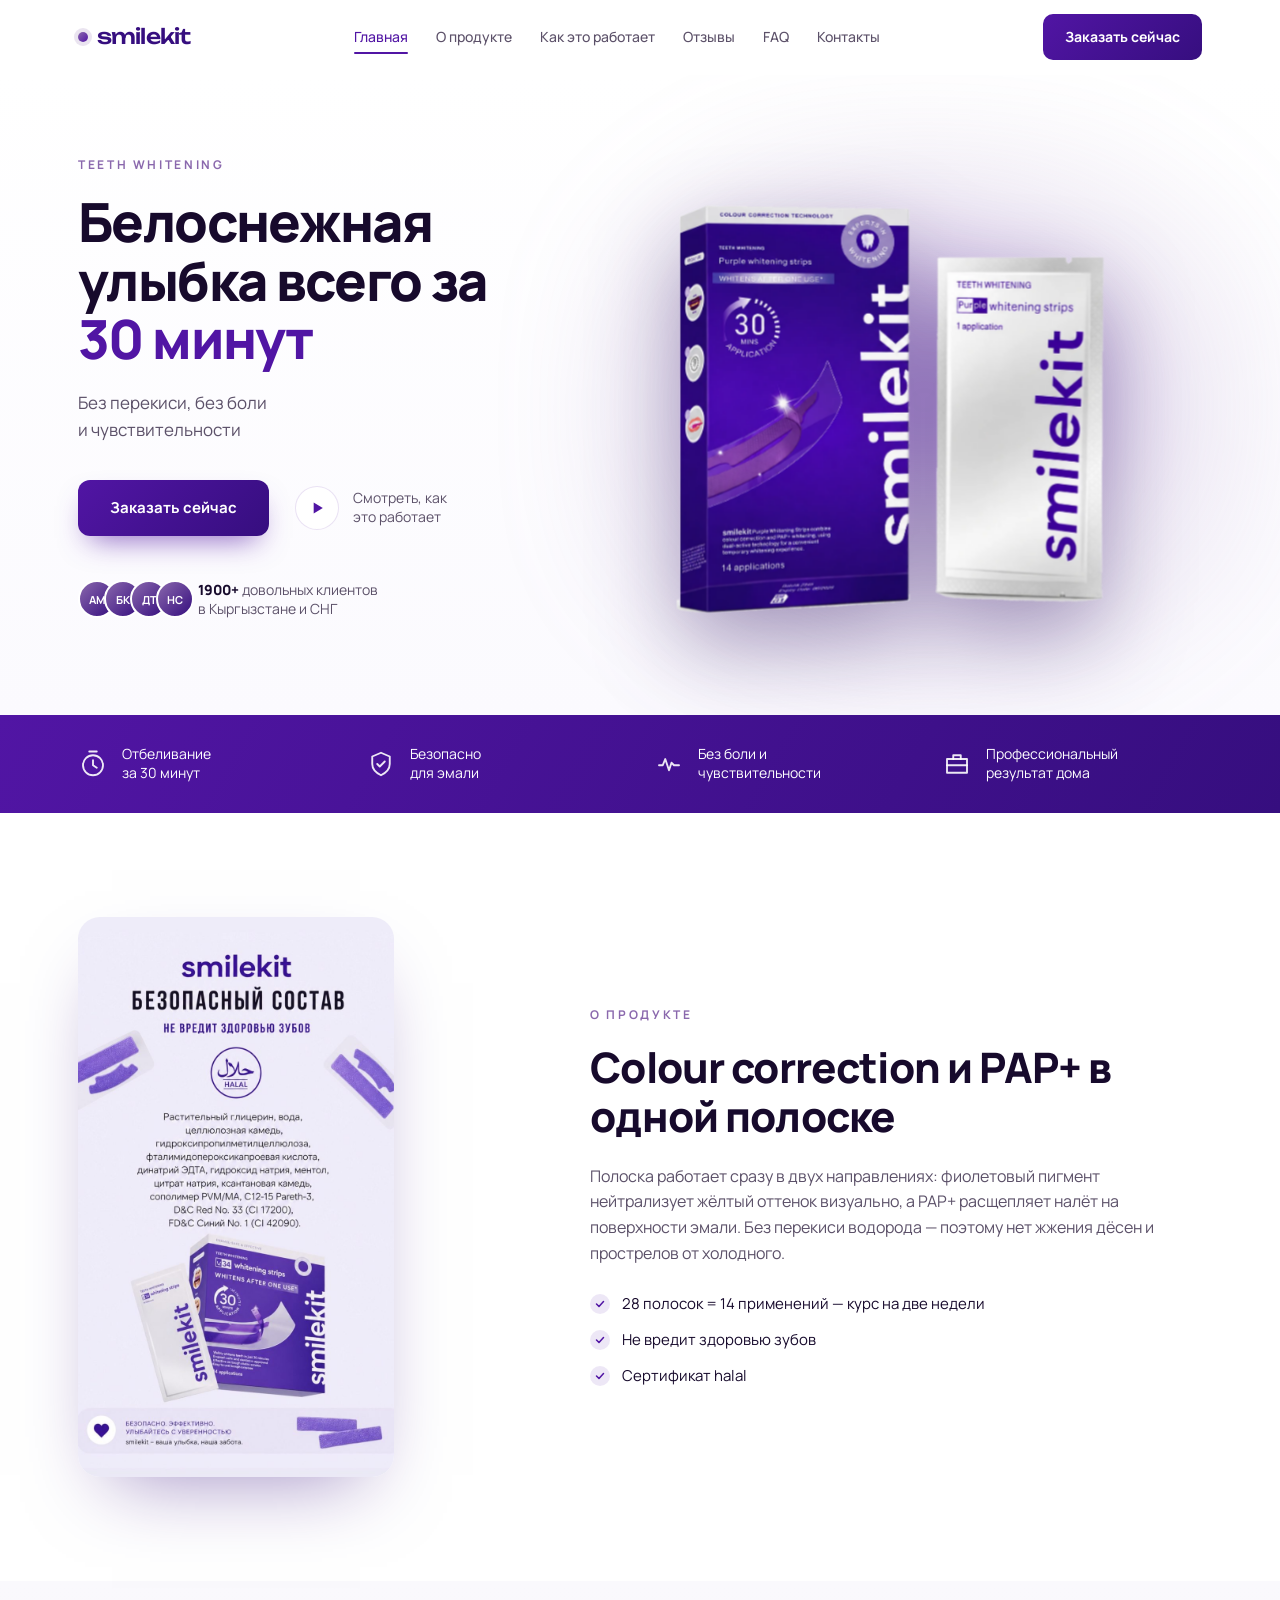
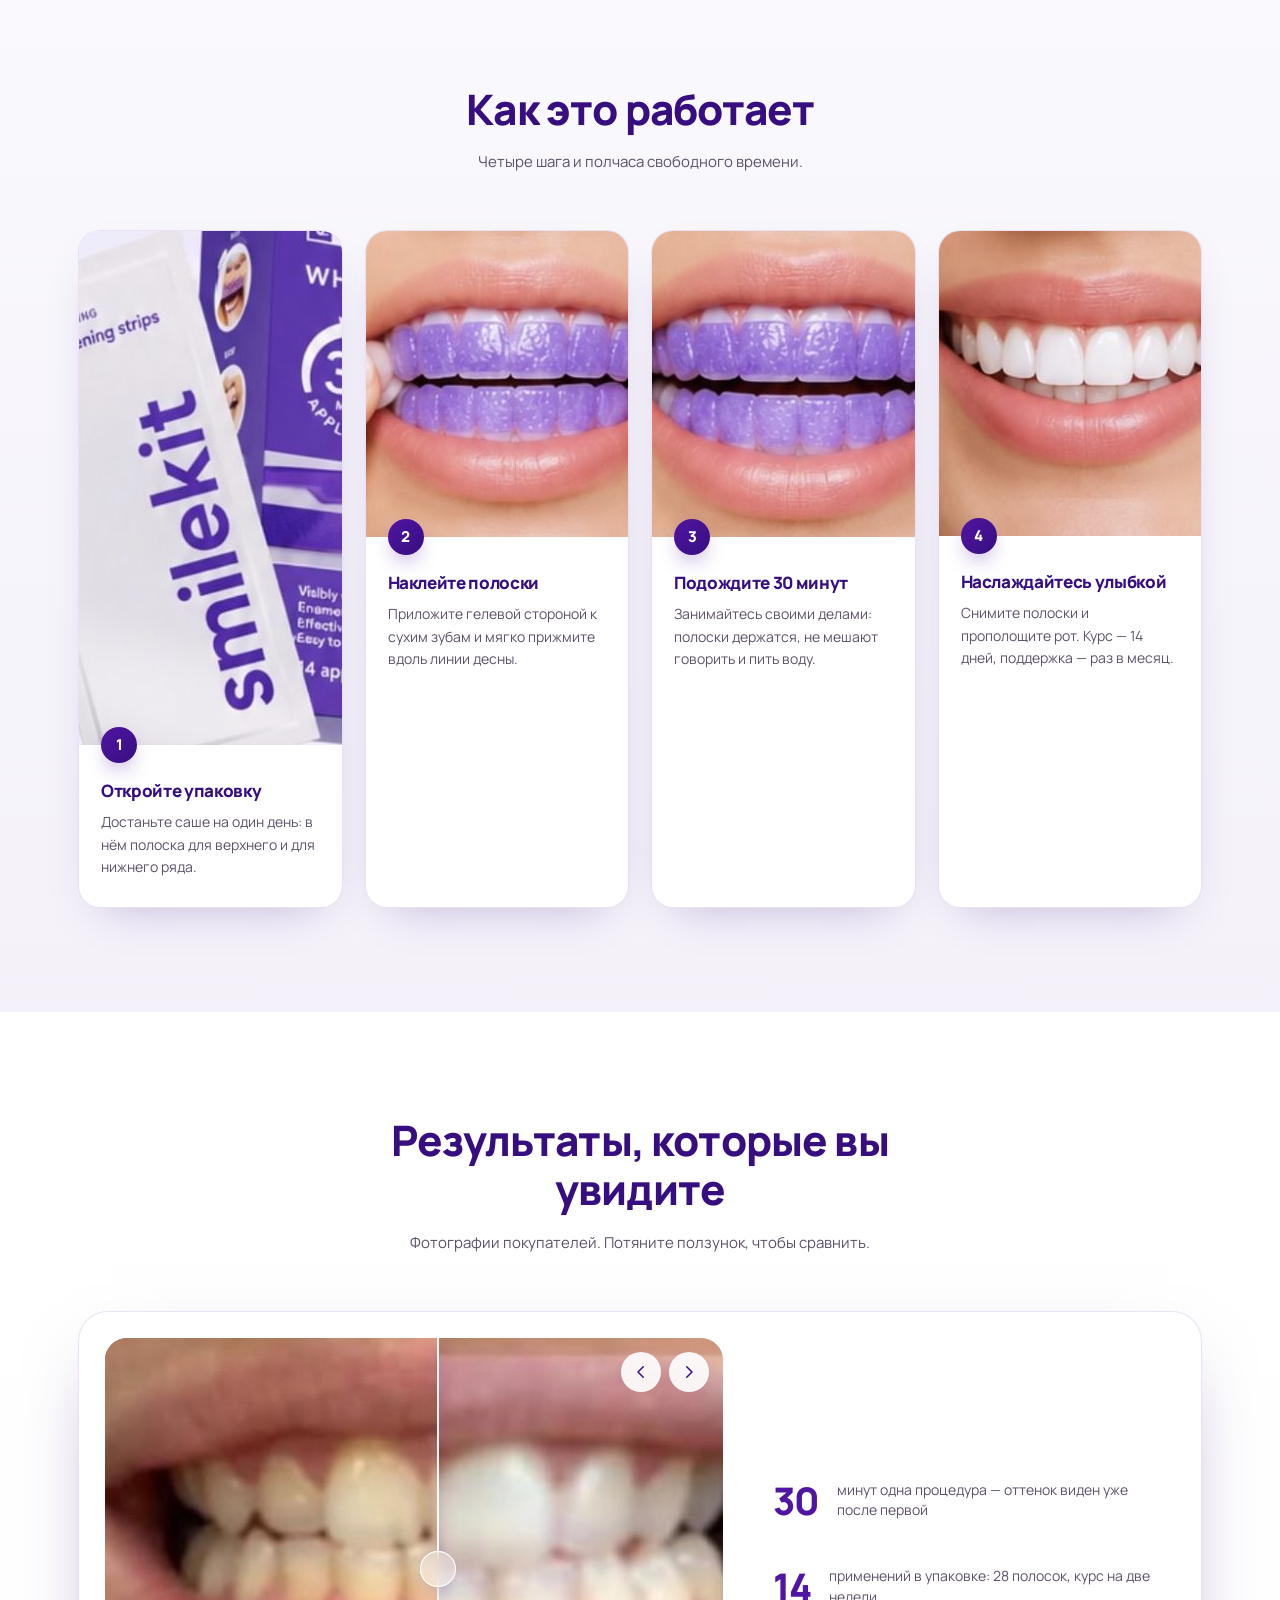
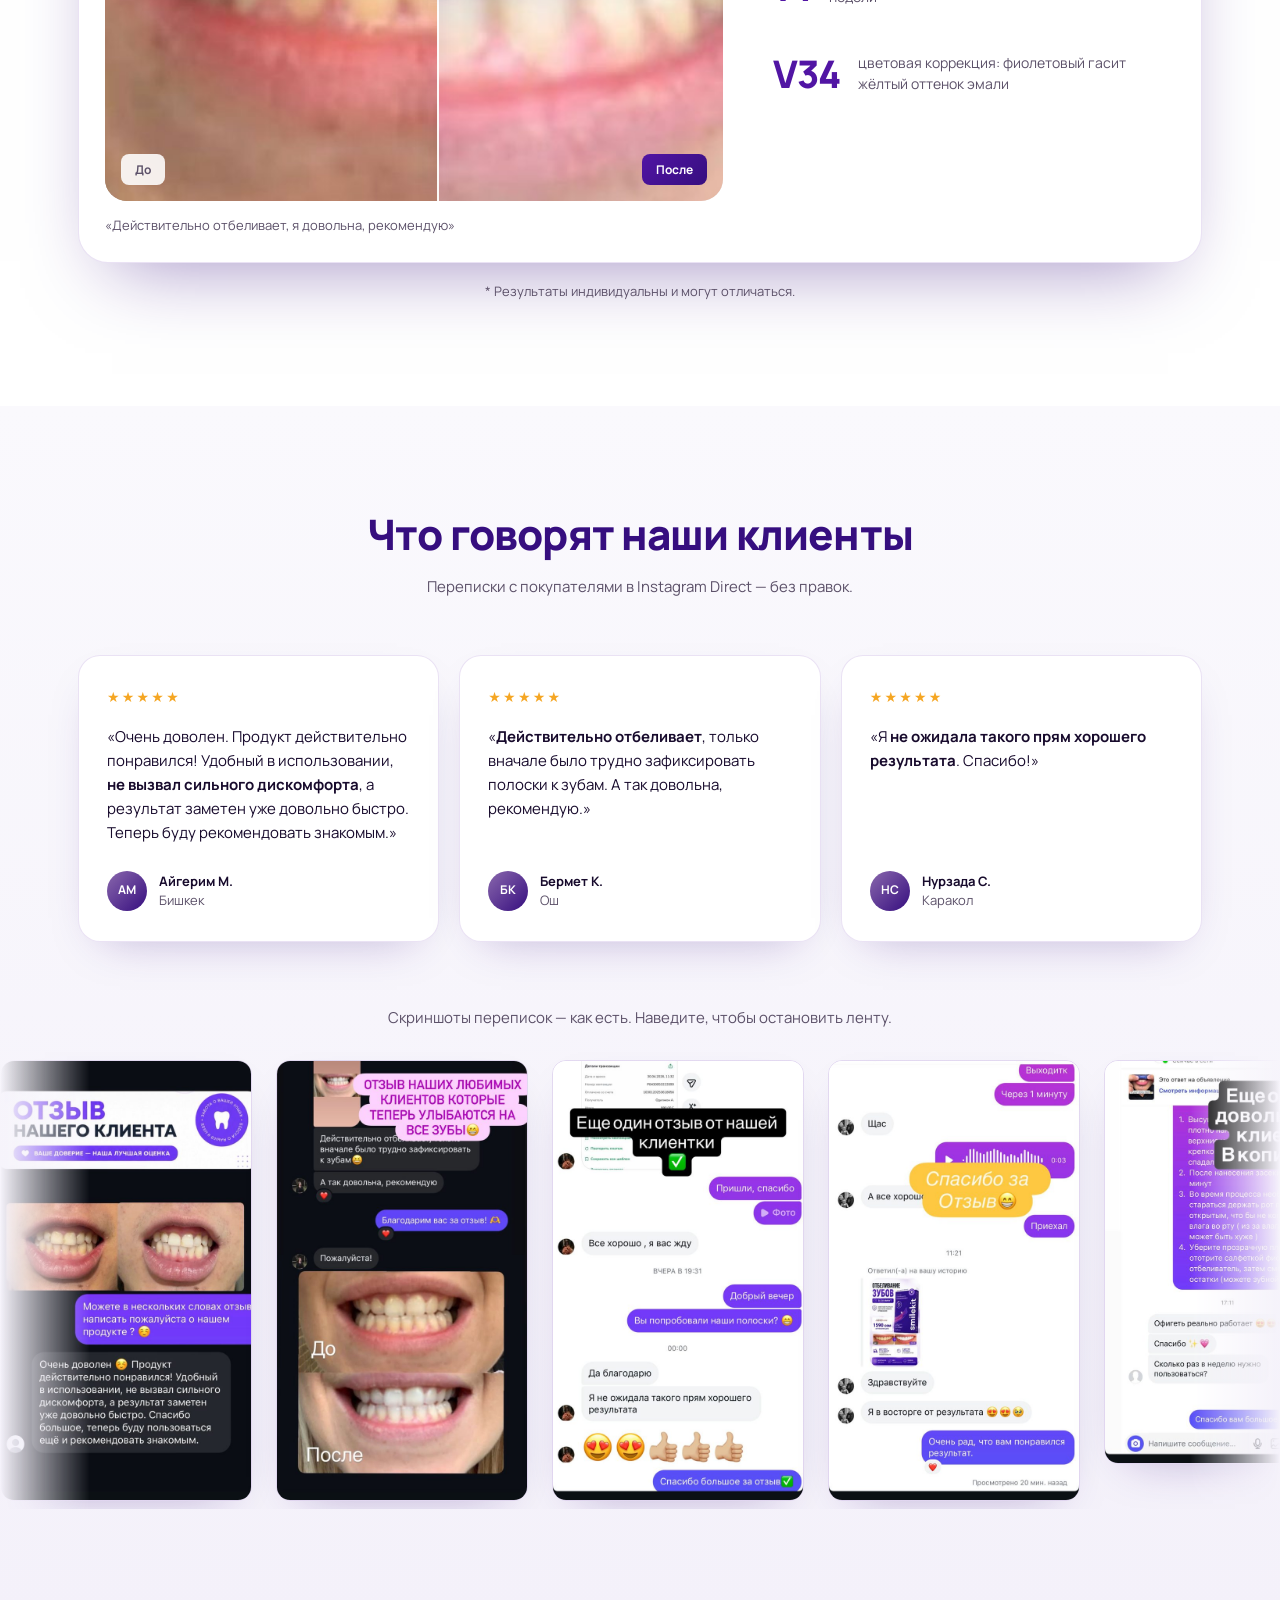
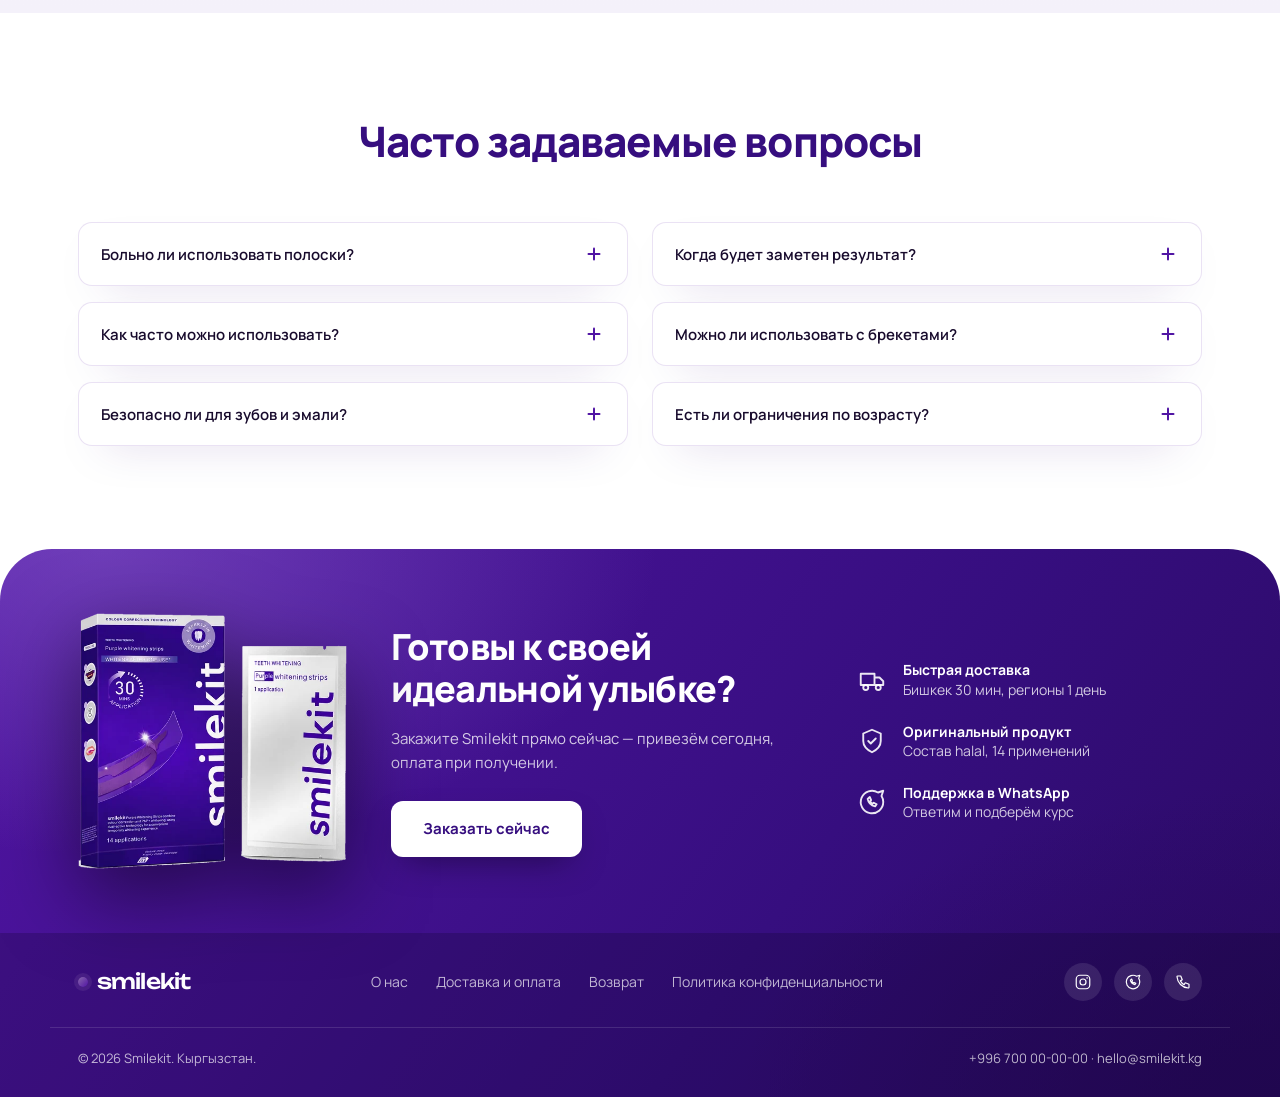
==== index.html @ 8112bbbd "chore: первый коммит — версионный контроль для лендинга и бота SmileKit Проект жил без git вообще (т" ====
<!DOCTYPE html>
<html lang="ru">
<head>
<meta charset="utf-8">
<meta name="viewport" content="width=device-width, initial-scale=1">
<title>Smilekit — отбеливающие полоски для зубов</title>
<meta name="description" content="Smilekit — фиолетовые полоски для отбеливания зубов. Белоснежная улыбка за 30 минут: без перекиси, без боли и чувствительности. Доставка по Кыргызстану и СНГ.">
<link rel="preconnect" href="https://fonts.googleapis.com">
<link rel="preconnect" href="https://fonts.gstatic.com" crossorigin>
<link href="https://fonts.googleapis.com/css2?family=Manrope:wght@400;500;600;700;800&family=Unbounded:wght@400;500&display=swap" rel="stylesheet">
<link rel="stylesheet" href="styles.css">
<script>document.documentElement.classList.add('js')</script>
</head>
<body>

<div class="progress" aria-hidden="true"></div>

<header class="header" id="top">
  <div class="shell header__inner">
    <a class="logo" href="#top">
      <span class="logo__mark" aria-hidden="true"></span>
      smilekit
    </a>
    <nav class="nav" aria-label="Основная навигация">
      <a href="#top" class="is-current">Главная</a>
      <a href="#about">О продукте</a>
      <a href="#how">Как это работает</a>
      <a href="#reviews">Отзывы</a>
      <a href="#faq">FAQ</a>
      <a href="#contacts">Контакты</a>
    </nav>
    <a class="btn btn--sm" href="#order">Заказать сейчас</a>
  </div>
</header>

<main>

  <!-- Hero -->
  <section class="hero">
    <div class="shell hero__inner">
      <div class="hero__copy">
        <p class="eyebrow reveal">Teeth whitening</p>
        <h1 class="hero__title reveal js-split">Белоснежная улыбка всего за <em>30&nbsp;минут</em></h1>
        <p class="hero__sub reveal">Без перекиси, без боли<br>и чувствительности</p>
        <div class="hero__actions reveal">
          <a class="btn btn--glow" href="#order">Заказать сейчас</a>
          <a class="play" href="#how">
            <span class="play__btn" aria-hidden="true">
              <svg viewBox="0 0 24 24"><path d="M8 5.5v13l11-6.5z"/></svg>
            </span>
            <span>Смотреть, как<br>это работает</span>
          </a>
        </div>
        <div class="trust reveal">
          <div class="trust__faces" aria-hidden="true">
            <span>АМ</span><span>БК</span><span>ДТ</span><span>НС</span>
          </div>
          <p><strong data-count>1900+</strong> довольных клиентов<br>в Кыргызстане и СНГ</p>
        </div>
      </div>

      <div class="hero__visual reveal" data-reveal="scale">
        <div class="hero__glow" aria-hidden="true"></div>
        <div class="pack__float">
          <img class="pack" src="assets/pack.webp"
               srcset="assets/pack-sm.webp 507w, assets/pack.webp 1015w"
               sizes="(max-width: 900px) 86vw, 520px"
               alt="Упаковка Smilekit Purple Whitening Strips и саше с полосками"
               width="1015" height="967" fetchpriority="high">
        </div>
      </div>
    </div>
  </section>

  <!-- Полоса преимуществ -->
  <section class="strip">
    <div class="shell strip__inner">
      <div class="strip__item reveal">
        <svg viewBox="0 0 24 24" aria-hidden="true"><circle cx="12" cy="13" r="8"/><path d="M12 9v4l3 2M9 2h6"/></svg>
        <p>Отбеливание<br>за 30 минут</p>
      </div>
      <div class="strip__item reveal">
        <svg viewBox="0 0 24 24" aria-hidden="true"><path d="M12 3l7 3v6c0 4-3 7-7 9-4-2-7-5-7-9V6z"/><path d="M9 12l2 2 4-4"/></svg>
        <p>Безопасно<br>для эмали</p>
      </div>
      <div class="strip__item reveal">
        <svg viewBox="0 0 24 24" aria-hidden="true"><path d="M4 13h3l2-5 3 9 2-6 2 2h4"/></svg>
        <p>Без боли и<br>чувствительности</p>
      </div>
      <div class="strip__item reveal">
        <svg viewBox="0 0 24 24" aria-hidden="true"><path d="M4 8h16v11H4z"/><path d="M9 8V5h6v3M4 13h16"/></svg>
        <p>Профессиональный<br>результат дома</p>
      </div>
    </div>
  </section>

  <!-- О продукте -->
  <section class="section" id="about">
    <div class="shell band reveal">
      <figure class="band__media">
        <img src="assets/product/safety.jpg" alt="Состав полосок Smilekit и отметка halal" width="800" height="1416" loading="lazy">
      </figure>
      <div class="band__copy">
        <p class="eyebrow">О продукте</p>
        <h2 class="section__title section__title--left js-split">Colour correction и PAP+ в одной полоске</h2>
        <p class="band__text">Полоска работает сразу в двух направлениях: фиолетовый пигмент нейтрализует жёлтый оттенок визуально, а PAP+ расщепляет налёт на поверхности эмали. Без перекиси водорода — поэтому нет жжения дёсен и прострелов от холодного.</p>
        <ul class="ticks">
          <li>28 полосок = 14 применений — курс на две недели</li>
          <li>Не вредит здоровью зубов</li>
          <li>Сертификат halal</li>
        </ul>
      </div>
    </div>
  </section>

  <!-- Как это работает -->
  <section class="section section--tint" id="how">
    <div class="shell">
      <header class="section__head reveal">
        <h2 class="section__title js-split">Как это работает</h2>
        <p class="section__note">Четыре шага и полчаса свободного времени.</p>
      </header>

      <ol class="steps">
        <li class="step reveal">
          <div class="step__media">
            <img src="assets/steps/step1.jpg" alt="Саше Smilekit на одно применение" width="670" height="514" loading="lazy">
            <span class="step__num">1</span>
          </div>
          <h3>Откройте упаковку</h3>
          <p>Достаньте саше на один день: в нём полоска для верхнего и для нижнего ряда.</p>
        </li>
        <li class="step reveal">
          <div class="step__media">
            <img src="assets/steps/step2.jpg" alt="Полоски приклеены к верхним зубам" width="355" height="306" loading="lazy">
            <span class="step__num">2</span>
          </div>
          <h3>Наклейте полоски</h3>
          <p>Приложите гелевой стороной к сухим зубам и мягко прижмите вдоль линии десны.</p>
        </li>
        <li class="step reveal">
          <div class="step__media">
            <img src="assets/steps/step3.jpg" alt="Полоски на зубах во время процедуры" width="355" height="306" loading="lazy">
            <span class="step__num">3</span>
          </div>
          <h3>Подождите 30 минут</h3>
          <p>Занимайтесь своими делами: полоски держатся, не мешают говорить и пить воду.</p>
        </li>
        <li class="step reveal">
          <div class="step__media">
            <img src="assets/steps/step4.jpg" alt="Улыбка после процедуры отбеливания" width="355" height="305" loading="lazy">
            <span class="step__num">4</span>
          </div>
          <h3>Наслаждайтесь улыбкой</h3>
          <p>Снимите полоски и прополощите рот. Курс — 14 дней, поддержка — раз в месяц.</p>
        </li>
      </ol>
    </div>
  </section>

  <!-- Результаты -->
  <section class="section" id="results">
    <div class="shell">
      <header class="section__head reveal">
        <h2 class="section__title js-split">Результаты, которые вы увидите</h2>
        <p class="section__note">Фотографии покупателей. Потяните ползунок, чтобы сравнить.</p>
      </header>

      <div class="results reveal">
        <div class="results__slider">
          <div class="gallery__track" id="gallery">

            <figure class="case">
              <div class="compare" style="--pos:50%">
                <div class="compare__pane">
                  <img src="assets/results/case2-after.jpg" alt="Зубы после курса Smilekit" loading="lazy">
                  <span class="compare__tag compare__tag--after">После</span>
                </div>
                <div class="compare__pane compare__pane--before">
                  <img src="assets/results/case2-before.jpg" alt="Зубы до курса Smilekit" loading="lazy">
                  <span class="compare__tag">До</span>
                </div>
                <span class="compare__handle" aria-hidden="true"></span>
                <input class="compare__range" type="range" min="0" max="100" value="50" aria-label="Сравнить до и после, результат 1">
              </div>
              <figcaption>«Действительно отбеливает, я довольна, рекомендую»</figcaption>
            </figure>

            <figure class="case">
              <div class="compare" style="--pos:50%">
                <div class="compare__pane">
                  <img src="assets/results/case3-after.jpg" alt="Зубы после курса Smilekit" loading="lazy">
                  <span class="compare__tag compare__tag--after">После</span>
                </div>
                <div class="compare__pane compare__pane--before">
                  <img src="assets/results/case3-before.jpg" alt="Зубы до курса Smilekit" loading="lazy">
                  <span class="compare__tag">До</span>
                </div>
                <span class="compare__handle" aria-hidden="true"></span>
                <input class="compare__range" type="range" min="0" max="100" value="50" aria-label="Сравнить до и после, результат 2">
              </div>
              <figcaption>«Только что попробовала — даа, реально отбеливает»</figcaption>
            </figure>

            <figure class="case">
              <div class="compare" style="--pos:50%">
                <div class="compare__pane">
                  <img src="assets/results/case4-after.jpg" alt="Зубы после курса Smilekit" loading="lazy">
                  <span class="compare__tag compare__tag--after">После</span>
                </div>
                <div class="compare__pane compare__pane--before">
                  <img src="assets/results/case4-before.jpg" alt="Зубы до курса Smilekit" loading="lazy">
                  <span class="compare__tag">До</span>
                </div>
                <span class="compare__handle" aria-hidden="true"></span>
                <input class="compare__range" type="range" min="0" max="100" value="50" aria-label="Сравнить до и после, результат 3">
              </div>
              <figcaption>Результат клиентки из сторис Instagram</figcaption>
            </figure>

            <figure class="case">
              <div class="compare" style="--pos:50%">
                <div class="compare__pane">
                  <img src="assets/results/case5-after.jpg" alt="Зубы после курса Smilekit" loading="lazy">
                  <span class="compare__tag compare__tag--after">После</span>
                </div>
                <div class="compare__pane compare__pane--before">
                  <img src="assets/results/case5-before.jpg" alt="Зубы до курса Smilekit" loading="lazy">
                  <span class="compare__tag">До</span>
                </div>
                <span class="compare__handle" aria-hidden="true"></span>
                <input class="compare__range" type="range" min="0" max="100" value="50" aria-label="Сравнить до и после, результат 4">
              </div>
              <figcaption>«Результат заметен уже довольно быстро»</figcaption>
            </figure>

            <figure class="case">
              <div class="compare" style="--pos:50%">
                <div class="compare__pane">
                  <img src="assets/results/case1-after.jpg" alt="Зубы после курса Smilekit" loading="lazy">
                  <span class="compare__tag compare__tag--after">После</span>
                </div>
                <div class="compare__pane compare__pane--before">
                  <img src="assets/results/case1-before.jpg" alt="Зубы до курса Smilekit" loading="lazy">
                  <span class="compare__tag">До</span>
                </div>
                <span class="compare__handle" aria-hidden="true"></span>
                <input class="compare__range" type="range" min="0" max="100" value="50" aria-label="Сравнить до и после, результат 5">
              </div>
              <figcaption>«В целом неплохо отбеливает» — отзыв из Instagram</figcaption>
            </figure>

          </div>

          <div class="slider__nav">
            <button class="slider__btn" type="button" data-slide="prev" data-target="gallery" aria-label="Предыдущий результат">
              <svg viewBox="0 0 24 24" aria-hidden="true"><path d="M15 5l-7 7 7 7"/></svg>
            </button>
            <button class="slider__btn" type="button" data-slide="next" data-target="gallery" aria-label="Следующий результат">
              <svg viewBox="0 0 24 24" aria-hidden="true"><path d="M9 5l7 7-7 7"/></svg>
            </button>
          </div>
        </div>

        <ul class="stats">
          <li>
            <strong data-count>30</strong>
            <span>минут одна процедура — оттенок виден уже после первой</span>
          </li>
          <li>
            <strong data-count>14</strong>
            <span>применений в упаковке: 28 полосок, курс на две недели</span>
          </li>
          <li>
            <strong>V34</strong>
            <span>цветовая коррекция: фиолетовый гасит жёлтый оттенок эмали</span>
          </li>
        </ul>
      </div>

      <p class="results__note">* Результаты индивидуальны и могут отличаться.</p>
    </div>
  </section>

  <!-- Отзывы -->
  <section class="section section--tint" id="reviews">
    <div class="shell">
      <header class="section__head reveal">
        <h2 class="section__title js-split">Что говорят наши клиенты</h2>
        <p class="section__note">Переписки с покупателями в Instagram Direct — без правок.</p>
      </header>

      <div class="cards cards--3">
        <article class="review reveal">
          <p class="review__stars" aria-label="Оценка 5 из 5">★★★★★</p>
          <blockquote>«Очень доволен. Продукт действительно понравился! Удобный в использовании, <b>не вызвал сильного дискомфорта</b>, а результат заметен уже довольно быстро. Теперь буду рекомендовать знакомым.»</blockquote>
          <div class="review__author">
            <span class="avatar" data-initials="АМ" aria-hidden="true"></span>
            <span><strong>Айгерим М.</strong><br>Бишкек</span>
          </div>
        </article>

        <article class="review reveal">
          <p class="review__stars" aria-label="Оценка 5 из 5">★★★★★</p>
          <blockquote>«<b>Действительно отбеливает</b>, только вначале было трудно зафиксировать полоски к зубам. А так довольна, рекомендую.»</blockquote>
          <div class="review__author">
            <span class="avatar" data-initials="БК" aria-hidden="true"></span>
            <span><strong>Бермет К.</strong><br>Ош</span>
          </div>
        </article>

        <article class="review reveal">
          <p class="review__stars" aria-label="Оценка 5 из 5">★★★★★</p>
          <blockquote>«Я <b>не ожидала такого прям хорошего результата</b>. Спасибо!»</blockquote>
          <div class="review__author">
            <span class="avatar" data-initials="НС" aria-hidden="true"></span>
            <span><strong>Нурзада С.</strong><br>Каракол</span>
          </div>
        </article>
      </div>
    </div>

    <div class="shell shots__head reveal">
      <p class="section__note">Скриншоты переписок — как есть. Наведите, чтобы остановить ленту.</p>
    </div>

    <div class="marquee reveal">
      <div class="marquee__row" id="shots">
        <img class="shot" src="assets/reviews/r1.jpg" alt="Скриншот отзыва покупателя" loading="lazy">
        <img class="shot" src="assets/reviews/r2.jpg" alt="Скриншот отзыва покупателя" loading="lazy">
        <img class="shot" src="assets/reviews/r3.jpg" alt="Скриншот отзыва покупателя" loading="lazy">
        <img class="shot" src="assets/reviews/r4.jpg" alt="Скриншот отзыва покупателя" loading="lazy">
        <img class="shot" src="assets/reviews/r5.jpg" alt="Скриншот отзыва покупателя" loading="lazy">
        <img class="shot" src="assets/reviews/r6.jpg" alt="Скриншот отзыва покупателя" loading="lazy">
        <img class="shot" src="assets/reviews/r7.jpg" alt="Скриншот отзыва покупателя" loading="lazy">
        <img class="shot" src="assets/reviews/r8.jpg" alt="Скриншот отзыва покупателя" loading="lazy">
        <img class="shot" src="assets/reviews/r9.jpg" alt="Скриншот отзыва покупателя" loading="lazy">
        <img class="shot" src="assets/product/promo.jpg" alt="Скриншот заказа из переписки" loading="lazy">
      </div>
    </div>
  </section>

  <!-- FAQ -->
  <section class="section" id="faq">
    <div class="shell">
      <header class="section__head reveal">
        <h2 class="section__title js-split">Часто задаваемые вопросы</h2>
      </header>

      <div class="faq reveal">
        <div class="faq__item">
          <button class="faq__q" type="button" aria-expanded="false">
            <span>Больно ли использовать полоски?</span>
            <span class="faq__sign" aria-hidden="true"></span>
          </button>
          <div class="faq__a"><p>Нет. В составе нет перекиси водорода, поэтому полоски не раздражают десну и не вызывают прострелов от холодного. Если чувствительность повышенная, начните с 15 минут и увеличивайте время в течение недели.</p></div>
        </div>

        <div class="faq__item">
          <button class="faq__q" type="button" aria-expanded="false">
            <span>Когда будет заметен результат?</span>
            <span class="faq__sign" aria-hidden="true"></span>
          </button>
          <div class="faq__a"><p>Colour correction даёт видимый эффект сразу после первой процедуры, но держится он недолго. Устойчивый результат накапливается за курс из 14 применений.</p></div>
        </div>

        <div class="faq__item">
          <button class="faq__q" type="button" aria-expanded="false">
            <span>Как часто можно использовать?</span>
            <span class="faq__sign" aria-hidden="true"></span>
          </button>
          <div class="faq__a"><p>Курс — одна процедура в день по 30 минут на протяжении 14 дней. Дальше достаточно одной поддерживающей процедуры в 3–4 недели или трёх дней подряд перед событием.</p></div>
        </div>

        <div class="faq__item">
          <button class="faq__q" type="button" aria-expanded="false">
            <span>Можно ли использовать с брекетами?</span>
            <span class="faq__sign" aria-hidden="true"></span>
          </button>
          <div class="faq__a"><p>Да. Формула без перекиси рассчитана в том числе на чувствительные зубы, брекеты и виниры — она не повреждает конструкции. Учтите физику: сами виниры, коронки и пломбы не осветляются и сохраняют исходный оттенок, а под брекет-замками эмаль останется прежней, пока конструкцию не снимут.</p></div>
        </div>

        <div class="faq__item">
          <button class="faq__q" type="button" aria-expanded="false">
            <span>Безопасно ли для зубов и эмали?</span>
            <span class="faq__sign" aria-hidden="true"></span>
          </button>
          <div class="faq__a"><p>Да, при соблюдении инструкции. Гель работает с пигментом на поверхности эмали и не затрагивает минеральный слой. При кариесе и воспалении дёсен сначала посетите стоматолога.</p></div>
        </div>

        <div class="faq__item">
          <button class="faq__q" type="button" aria-expanded="false">
            <span>Есть ли ограничения по возрасту?</span>
            <span class="faq__sign" aria-hidden="true"></span>
          </button>
          <div class="faq__a"><p>Полоски не подходят детям и подросткам до 16 лет, а также беременным и кормящим. В остальных случаях ограничений нет.</p></div>
        </div>
      </div>
    </div>
  </section>

</main>

<!-- Заказ и подвал — один фиолетовый блок со скруглённым верхом -->
<div class="closing">
  <section class="order" id="order">
    <div class="shell order__inner">
      <figure class="order__media reveal">
        <img src="assets/pack-sm.webp" alt="Упаковка Smilekit" width="507" height="483" loading="lazy">
      </figure>

      <div class="order__copy reveal">
        <h2 class="order__title js-split">Готовы к своей идеальной улыбке?</h2>
        <p>Закажите Smilekit прямо сейчас — привезём сегодня, оплата при получении.</p>
        <a class="btn btn--light" href="https://instagram.com/smilekit_whitening" target="_blank" rel="noopener">Заказать сейчас</a>
      </div>

      <ul class="order__perks reveal">
        <li>
          <svg viewBox="0 0 24 24" aria-hidden="true"><path d="M3 7h11v9H3zM14 10h4l3 3v3h-7z"/><circle cx="7" cy="18" r="2"/><circle cx="17" cy="18" r="2"/></svg>
          <span><strong>Быстрая доставка</strong><br>Бишкек 30 мин, регионы 1 день</span>
        </li>
        <li>
          <svg viewBox="0 0 24 24" aria-hidden="true"><path d="M12 3l7 3v6c0 4-3 7-7 9-4-2-7-5-7-9V6z"/><path d="M9 12l2 2 4-4"/></svg>
          <span><strong>Оригинальный продукт</strong><br>Состав halal, 14 применений</span>
        </li>
        <li>
          <svg viewBox="0 0 24 24" aria-hidden="true"><path d="M21 12a9 9 0 1 1-4.2-7.6L21 3l-1.4 4.2A8.9 8.9 0 0 1 21 12z"/><path d="M8.5 9.5c.6 3 3 5.4 6 6l1.2-1.7-2.3-1.2-1 .9a7 7 0 0 1-2-2l.9-1L10.2 8z"/></svg>
          <span><strong>Поддержка в WhatsApp</strong><br>Ответим и подберём курс</span>
        </li>
      </ul>
    </div>
  </section>

  <footer class="footer" id="contacts">
  <div class="shell footer__inner">
    <a class="logo logo--light" href="#top">
      <span class="logo__mark" aria-hidden="true"></span>
      smilekit
    </a>

    <nav class="footer__nav" aria-label="Дополнительные ссылки">
      <a href="#about">О нас</a>
      <a href="#order">Доставка и оплата</a>
      <a href="#faq">Возврат</a>
      <a href="#">Политика конфиденциальности</a>
    </nav>

    <div class="footer__social">
      <a href="https://instagram.com/smilekit_whitening" target="_blank" rel="noopener" aria-label="Instagram">
        <svg viewBox="0 0 24 24" aria-hidden="true"><rect x="3" y="3" width="18" height="18" rx="5"/><circle cx="12" cy="12" r="4"/><circle cx="17.5" cy="6.5" r="1.2" fill="currentColor" stroke="none"/></svg>
      </a>
      <a href="https://wa.me/996700000000" target="_blank" rel="noopener" aria-label="WhatsApp">
        <svg viewBox="0 0 24 24" aria-hidden="true"><path d="M21 12a9 9 0 1 1-4.2-7.6L21 3l-1.4 4.2A8.9 8.9 0 0 1 21 12z"/><path d="M8.5 9.5c.6 3 3 5.4 6 6l1.2-1.7-2.3-1.2-1 .9a7 7 0 0 1-2-2l.9-1L10.2 8z"/></svg>
      </a>
      <a href="tel:+996700000000" aria-label="Позвонить">
        <svg viewBox="0 0 24 24" aria-hidden="true"><path d="M5 4h4l2 5-2.5 1.5a12 12 0 0 0 5 5L15 13l5 2v4a1 1 0 0 1-1.1 1A16 16 0 0 1 4 5.1 1 1 0 0 1 5 4z"/></svg>
      </a>
    </div>
  </div>

  <div class="shell footer__bottom">
    <p>© 2026 Smilekit. Кыргызстан.</p>
    <p>+996 700 00-00-00 · hello@smilekit.kg</p>
  </div>
  </footer>
</div>

<script src="script.js"></script>
</body>
</html>
---- styles.css ----
/* ============================================
   Smilekit — лендинг отбеливающих полосок
   ============================================ */

:root {
  --purple: #5115A4;
  --purple-deep: #360E7F;
  --purple-soft: #8A68AD;
  --white: #FFFFFF;
  --grey: #E9E9EA;

  --ink: #170A2C;
  --ink-mid: #5C5169;
  --line: rgba(81, 21, 164, .12);

  --shell: 1180px;
  --radius: 22px;
  --radius-sm: 14px;

  --shadow-soft: 0 18px 46px -26px rgba(54, 14, 127, .35);
  --shadow-lift: 0 32px 76px -34px rgba(54, 14, 127, .5);
  --ease: cubic-bezier(.22, .68, .3, 1);

  --font-body: "Manrope", system-ui, -apple-system, sans-serif;
  --font-logo: "Unbounded", "Manrope", sans-serif;
}

* { box-sizing: border-box; }

html { scroll-behavior: smooth; }

body {
  margin: 0;
  font-family: var(--font-body);
  font-size: 16px;
  line-height: 1.6;
  color: var(--ink);
  background: var(--white);
  -webkit-font-smoothing: antialiased;
  overflow-x: hidden;
}

h1, h2, h3, h4 { margin: 0; font-weight: 800; line-height: 1.18; letter-spacing: -.02em; }
p { margin: 0; }
a { color: inherit; text-decoration: none; }
img, svg { display: block; max-width: 100%; }

:focus-visible {
  outline: 2px solid var(--purple);
  outline-offset: 3px;
  border-radius: 6px;
}

.shell {
  width: 100%;
  max-width: var(--shell);
  margin: 0 auto;
  padding: 0 28px;
}

/* ---------- Секции и заголовки ---------- */

.section { padding: 104px 0; }

.section--tint {
  background: linear-gradient(180deg, #FAF9FD 0%, #F4F1FA 100%);
}

.section__head {
  max-width: 660px;
  margin: 0 auto 56px;
  text-align: center;
}

.section__title {
  font-size: clamp(28px, 3.4vw, 42px);
  color: var(--purple-deep);
}
.section__title--left { text-align: left; color: var(--ink); }

.section__note {
  margin-top: 16px;
  color: var(--ink-mid);
  font-size: 15px;
}

.eyebrow {
  font-size: 12px;
  font-weight: 700;
  letter-spacing: .22em;
  text-transform: uppercase;
  color: var(--purple-soft);
  margin-bottom: 18px;
}

/* ---------- Кнопки ---------- */

.btn {
  display: inline-flex;
  align-items: center;
  justify-content: center;
  padding: 16px 32px;
  border: 0;
  border-radius: 12px;
  font-family: var(--font-body);
  font-size: 15px;
  font-weight: 700;
  color: var(--white);
  background: linear-gradient(135deg, var(--purple) 0%, var(--purple-deep) 100%);
  cursor: pointer;
  position: relative;
  isolation: isolate;
  overflow: hidden;
  transition: transform .4s var(--ease), box-shadow .4s var(--ease);
}

.btn::after {
  content: "";
  position: absolute;
  inset: 0;
  z-index: -1;
  background: linear-gradient(135deg, #6E28C7, var(--purple));
  opacity: 0;
  transition: opacity .4s var(--ease);
}

/* Блик, пробегающий по кнопке */
.btn::before {
  content: "";
  position: absolute;
  top: 0;
  left: -140%;
  width: 55%;
  height: 100%;
  background: linear-gradient(100deg, transparent, rgba(255, 255, 255, .38), transparent);
  transform: skewX(-18deg);
  transition: left .8s var(--ease);
}

.btn:hover { transform: translateY(-2px); }
.btn:hover::after { opacity: 1; }
.btn:hover::before { left: 150%; }

.btn--glow { box-shadow: 0 14px 30px -12px rgba(81, 21, 164, .7); }
.btn--glow:hover { box-shadow: 0 20px 42px -12px rgba(81, 21, 164, .7), 0 0 0 7px rgba(138, 104, 173, .16); }

.btn--sm { padding: 12px 22px; font-size: 14px; border-radius: 10px; }

.btn--light {
  color: var(--purple-deep);
  background: #fff;
  box-shadow: 0 14px 34px -14px rgba(0, 0, 0, .5);
}
.btn--light::after { background: var(--grey); }

/* ---------- Шапка ---------- */

.header {
  position: sticky;
  top: 0;
  z-index: 50;
  background: rgba(255, 255, 255, .82);
  backdrop-filter: blur(16px) saturate(1.6);
  border-bottom: 1px solid transparent;
  transition: border-color .3s var(--ease), background .3s var(--ease);
}
.header.is-stuck {
  border-bottom-color: var(--line);
  background: rgba(255, 255, 255, .94);
}

.header__inner {
  display: flex;
  align-items: center;
  justify-content: space-between;
  gap: 24px;
  height: 74px;
  transition: height .4s var(--ease);
}
.header.is-stuck .header__inner { height: 62px; }

.logo {
  display: inline-flex;
  align-items: center;
  gap: 9px;
  font-family: var(--font-logo);
  font-weight: 500;
  font-size: 21px;
  letter-spacing: -.04em;
  color: var(--purple-deep);
}
.logo--light { color: var(--white); }

.logo__mark {
  width: 10px;
  height: 10px;
  border-radius: 50%;
  background: linear-gradient(135deg, var(--purple-soft), var(--purple));
  box-shadow: 0 0 0 4px rgba(138, 104, 173, .18);
}

.nav {
  display: flex;
  gap: 28px;
  font-size: 14px;
  font-weight: 500;
  color: var(--ink-mid);
}
.nav a { position: relative; transition: color .3s var(--ease); }
.nav a::after {
  content: "";
  position: absolute;
  left: 0; right: 100%; bottom: -6px;
  height: 2px;
  border-radius: 2px;
  background: var(--purple);
  transition: right .35s var(--ease);
}
.nav a:hover, .nav a.is-current { color: var(--purple); }
.nav a:hover::after, .nav a.is-current::after { right: 0; }

/* ---------- Hero ---------- */

.hero {
  position: relative;
  overflow: hidden;
  background: linear-gradient(180deg, #fff 0%, #FBFAFE 100%);
}

.hero__inner {
  display: grid;
  grid-template-columns: 1fr 1.05fr;
  align-items: center;
  gap: 40px;
  padding: 72px 28px 88px;
}

.hero__title {
  font-size: clamp(34px, 4.4vw, 54px);
  line-height: 1.08;
  letter-spacing: -.03em;
}
.hero__title em {
  font-style: normal;
  color: var(--purple);
}

.hero__sub {
  margin-top: 22px;
  font-size: 17px;
  color: var(--ink-mid);
}

.hero__actions {
  display: flex;
  align-items: center;
  flex-wrap: wrap;
  gap: 26px;
  margin-top: 36px;
}

.play {
  display: inline-flex;
  align-items: center;
  gap: 14px;
  font-size: 14px;
  line-height: 1.35;
  color: var(--ink-mid);
}
.play__btn {
  display: grid;
  place-items: center;
  width: 44px; height: 44px;
  border-radius: 50%;
  background: #fff;
  border: 1px solid var(--line);
  box-shadow: var(--shadow-soft);
  transition: transform .4s var(--ease), box-shadow .4s var(--ease);
}
.play__btn svg { width: 20px; height: 20px; fill: var(--purple); }
.play:hover .play__btn {
  transform: scale(1.08);
  box-shadow: 0 14px 30px -12px rgba(81, 21, 164, .55);
}

.trust {
  display: flex;
  align-items: center;
  gap: 16px;
  margin-top: 44px;
  font-size: 14px;
  line-height: 1.4;
  color: var(--ink-mid);
}
.trust strong { color: var(--ink); font-weight: 800; }

.trust__faces { display: flex; }
.trust__faces span {
  display: grid;
  place-items: center;
  width: 38px; height: 38px;
  margin-right: -12px;
  border-radius: 50%;
  border: 2px solid #fff;
  background: linear-gradient(135deg, var(--purple-soft), var(--purple-deep));
  color: #fff;
  font-size: 11px;
  font-weight: 700;
}

/* Упаковка на фиолетовом свечении */

.hero__visual {
  position: relative;
  display: grid;
  place-items: center;
  min-height: 480px;
  perspective: 1100px;
}

.hero__glow {
  position: absolute;
  inset: -14% -16%;
  background:
    radial-gradient(46% 42% at 50% 48%, rgba(120, 52, 210, .42), transparent 72%),
    radial-gradient(78% 76% at 50% 50%, rgba(138, 104, 173, .3), transparent 76%);
  filter: blur(46px);
  animation: pulse 8s var(--ease) infinite;
}

@keyframes pulse {
  0%, 100% { opacity: .8; transform: scale(1); }
  50%      { opacity: 1;  transform: scale(1.05); }
}

.pack {
  position: relative;
  width: min(86%, 520px);
  height: auto;
  filter: drop-shadow(0 34px 46px rgba(38, 8, 90, .38));
  transform: rotateX(var(--rx, 0deg)) rotateY(var(--ry, 0deg));
  transition: transform .6s var(--ease);
  will-change: transform;
}
.pack__float { animation: float 9s var(--ease) infinite; }

@keyframes float {
  0%, 100% { transform: translateY(0); }
  50%      { transform: translateY(-12px); }
}

/* ---------- Фиолетовая полоса преимуществ ---------- */

.strip {
  background: linear-gradient(120deg, var(--purple) 0%, var(--purple-deep) 100%);
  color: #fff;
}

.strip__inner {
  display: grid;
  grid-template-columns: repeat(4, 1fr);
  gap: 28px;
  padding-top: 30px;
  padding-bottom: 30px;
}

.strip__item {
  display: flex;
  align-items: center;
  gap: 14px;
  font-size: 14px;
  line-height: 1.35;
}
.strip__item svg {
  flex: 0 0 auto;
  width: 30px; height: 30px;
  fill: none;
  stroke: rgba(255, 255, 255, .9);
  stroke-width: 1.5;
  stroke-linecap: round;
  stroke-linejoin: round;
}

/* ---------- Двухколоночный блок с фото ---------- */

.band {
  display: grid;
  grid-template-columns: minmax(0, .85fr) minmax(0, 1.15fr);
  align-items: center;
  gap: 60px;
}

.band__media { margin: 0; text-align: center; }
.band__media img {
  width: auto;
  max-width: 100%;
  max-height: 560px;
  border-radius: var(--radius);
  box-shadow: var(--shadow-lift);
}

.band__text { margin-top: 22px; color: var(--ink-mid); }

.ticks {
  margin: 26px 0 0;
  padding: 0;
  list-style: none;
  display: grid;
  gap: 12px;
  font-size: 15px;
}
.ticks li { position: relative; padding-left: 32px; }
.ticks li::before {
  content: "";
  position: absolute;
  left: 0;
  top: 2px;
  width: 20px; height: 20px;
  border-radius: 50%;
  background: rgba(81, 21, 164, .1) url("data:image/svg+xml,%3Csvg xmlns='http://www.w3.org/2000/svg' viewBox='0 0 24 24' fill='none' stroke='%235115A4' stroke-width='3' stroke-linecap='round' stroke-linejoin='round'%3E%3Cpath d='M5 12l5 5 9-10'/%3E%3C/svg%3E") center / 12px no-repeat;
}

/* ---------- Шаги ---------- */

.steps {
  display: grid;
  grid-template-columns: repeat(4, 1fr);
  gap: 22px;
  margin: 0;
  padding: 0;
  list-style: none;
}

.step {
  overflow: hidden;
  padding-bottom: 28px;
  border-radius: var(--radius);
  background: #fff;
  border: 1px solid var(--line);
  box-shadow: var(--shadow-soft);
  transition: transform .5s var(--ease), box-shadow .5s var(--ease);
}
.step:hover { transform: translateY(-6px); box-shadow: var(--shadow-lift); }

.step__media { position: relative; }
.step__media img {
  width: 100%;
  aspect-ratio: 4 / 3;
  object-fit: cover;
  object-position: center 55%;
  transition: transform .8s var(--ease);
}
.step:hover .step__media img { transform: scale(1.05); }

.step__num {
  position: absolute;
  left: 22px;
  bottom: -18px;
  display: grid;
  place-items: center;
  width: 36px; height: 36px;
  border-radius: 50%;
  background: linear-gradient(135deg, var(--purple), var(--purple-deep));
  color: #fff;
  font-size: 15px;
  font-weight: 800;
  box-shadow: 0 10px 22px -10px rgba(81, 21, 164, .9);
}

.step h3 {
  margin: 36px 22px 10px;
  font-size: 17px;
  color: var(--purple-deep);
}
.step p { margin: 0 22px; font-size: 14px; color: var(--ink-mid); }

/* ---------- Результаты ---------- */

.results {
  display: grid;
  grid-template-columns: minmax(0, 1.5fr) minmax(0, 1fr);
  align-items: center;
  gap: 40px;
  padding: 26px;
  border-radius: calc(var(--radius) + 8px);
  background: #fff;
  border: 1px solid var(--line);
  box-shadow: var(--shadow-lift);
}

/* без min-width:0 колонки грида раздуваются по содержимому слайдера */
.results > * { min-width: 0; }

.results__slider { position: relative; }

.results__note {
  margin-top: 18px;
  text-align: center;
  font-size: 13px;
  color: var(--ink-mid);
}

.gallery__track {
  display: flex;
  gap: 20px;
  overflow-x: auto;
  scroll-snap-type: x mandatory;
  scroll-behavior: smooth;
  scrollbar-width: none;
}
.gallery__track::-webkit-scrollbar { display: none; }

.case {
  flex: 0 0 100%;
  margin: 0;
  scroll-snap-align: center;
}

.case figcaption {
  margin-top: 14px;
  font-size: 13px;
  color: var(--ink-mid);
}

.compare {
  position: relative;
  aspect-ratio: 4 / 3;
  border-radius: var(--radius);
  overflow: hidden;
  background: var(--grey);
}

.compare__pane { position: absolute; inset: 0; }
.compare__pane img {
  width: 100%;
  height: 100%;
  object-fit: cover;
  transition: transform .9s var(--ease);
}
.compare:hover .compare__pane img { transform: scale(1.04); }
.compare__pane--before { clip-path: inset(0 calc(100% - var(--pos)) 0 0); }

.compare__tag {
  position: absolute;
  bottom: 16px;
  left: 16px;
  padding: 6px 14px;
  border-radius: 8px;
  font-size: 12px;
  font-weight: 700;
  color: var(--ink-mid);
  background: rgba(255, 255, 255, .88);
  backdrop-filter: blur(8px);
}
.compare__tag--after {
  left: auto;
  right: 16px;
  color: #fff;
  background: linear-gradient(135deg, var(--purple), var(--purple-deep));
}

.compare__handle {
  position: absolute;
  top: 0; bottom: 0;
  left: var(--pos);
  width: 2px;
  margin-left: -1px;
  background: rgba(255, 255, 255, .95);
  box-shadow: 0 0 18px rgba(54, 14, 127, .35);
  pointer-events: none;
}
.compare__handle::before {
  content: "";
  position: absolute;
  top: 50%; left: 50%;
  width: 34px; height: 34px;
  transform: translate(-50%, -50%);
  border-radius: 50%;
  border: 1.5px solid rgba(255, 255, 255, .9);
  animation: halo 2.6s var(--ease) infinite;
}
.compare__handle::after {
  content: "";
  position: absolute;
  top: 50%; left: 50%;
  width: 34px; height: 34px;
  transform: translate(-50%, -50%);
  border-radius: 50%;
  background: rgba(255, 255, 255, .3);
  border: 1.5px solid rgba(255, 255, 255, .95);
  box-shadow: 0 8px 22px -8px rgba(54, 14, 127, .55);
  backdrop-filter: blur(6px);
}

@keyframes halo {
  0%   { transform: translate(-50%, -50%) scale(1);   opacity: .8; }
  70%  { transform: translate(-50%, -50%) scale(2.1); opacity: 0; }
  100% { transform: translate(-50%, -50%) scale(2.1); opacity: 0; }
}

.compare__range {
  position: absolute;
  inset: 0;
  width: 100%;
  height: 100%;
  margin: 0;
  opacity: 0;
  cursor: ew-resize;
  touch-action: pan-y;
  -webkit-appearance: none;
  appearance: none;
  background: transparent;
}
.compare__range::-webkit-slider-thumb { -webkit-appearance: none; width: 44px; height: 100%; }
.compare__range::-moz-range-thumb { width: 44px; height: 100%; border: 0; }
.compare__range:focus-visible { opacity: 1; outline-offset: -4px; }

.slider__nav {
  position: absolute;
  right: 14px;
  top: 14px;
  display: flex;
  gap: 8px;
}

.slider__btn {
  width: 40px; height: 40px;
  display: grid;
  place-items: center;
  border-radius: 50%;
  border: 0;
  background: rgba(255, 255, 255, .9);
  box-shadow: var(--shadow-soft);
  cursor: pointer;
  transition: background .3s var(--ease), transform .3s var(--ease);
}
.slider__btn svg {
  width: 18px; height: 18px;
  fill: none;
  stroke: var(--purple-deep);
  stroke-width: 2;
  stroke-linecap: round;
  stroke-linejoin: round;
}
.slider__btn:hover { background: var(--purple); transform: translateY(-2px); }
.slider__btn:hover svg { stroke: #fff; }

.stats {
  display: grid;
  gap: 26px;
  margin: 0;
  padding: 0 10px;
  list-style: none;
}
.stats li {
  display: grid;
  grid-template-columns: auto 1fr;
  align-items: center;
  gap: 18px;
}
.stats strong {
  font-size: clamp(28px, 3vw, 38px);
  font-weight: 800;
  letter-spacing: -.03em;
  color: var(--purple);
}
.stats span { font-size: 14px; color: var(--ink-mid); line-height: 1.45; }

/* ---------- Отзывы ---------- */

.cards {
  display: grid;
  grid-template-columns: repeat(4, 1fr);
  gap: 20px;
}
.cards--3 { grid-template-columns: repeat(3, 1fr); }

.review {
  position: relative;
  overflow: hidden;
  display: flex;
  flex-direction: column;
  padding: 30px 28px;
  border-radius: var(--radius);
  background: #fff;
  border: 1px solid var(--line);
  box-shadow: var(--shadow-soft);
  transition: transform .5s var(--ease), box-shadow .5s var(--ease);
}
.review:hover { transform: translateY(-6px); box-shadow: var(--shadow-lift); }

/* Подсветка, следующая за курсором */
.review::after {
  content: "";
  position: absolute;
  inset: 0;
  pointer-events: none;
  opacity: 0;
  background: radial-gradient(260px circle at var(--mx, 50%) var(--my, 0%), rgba(138, 104, 173, .18), transparent 68%);
  transition: opacity .45s var(--ease);
}
.review:hover::after { opacity: 1; }

.review__stars { color: #F5A623; letter-spacing: .16em; font-size: 14px; }

.review blockquote {
  margin: 16px 0 26px;
  font-size: 15px;
  color: var(--ink);
}
.review blockquote b { font-weight: 700; }

.review__author {
  display: flex;
  align-items: center;
  gap: 12px;
  margin-top: auto;
  font-size: 13px;
  color: var(--ink-mid);
  line-height: 1.4;
}
.review__author strong { color: var(--ink); }

/* Заглушка под фото: замените на <img class="avatar" src="..."> */
.avatar {
  flex: 0 0 auto;
  width: 40px; height: 40px;
  display: grid;
  place-items: center;
  border-radius: 50%;
  object-fit: cover;
  background: linear-gradient(135deg, var(--purple-soft), var(--purple-deep));
  color: #fff;
  font-size: 12px;
  font-weight: 700;
}
.avatar::after { content: attr(data-initials); }

/* Лента скриншотов: JS дублирует набор, поэтому сдвиг ровно на половину */

.shots__head { margin-top: 64px; margin-bottom: 22px; text-align: center; }

.marquee {
  overflow: hidden;
  padding: 8px 0;
  -webkit-mask-image: linear-gradient(90deg, transparent, #000 7%, #000 93%, transparent);
  mask-image: linear-gradient(90deg, transparent, #000 7%, #000 93%, transparent);
}
.marquee__row {
  display: flex;
  /* иначе flex растягивает скриншоты до общей высоты и ломает пропорции */
  align-items: flex-start;
  gap: 24px;
  width: max-content;
  animation: marquee 90s linear infinite;
}
.marquee:hover .marquee__row,
.marquee:focus-within .marquee__row { animation-play-state: paused; }

@keyframes marquee {
  to { transform: translateX(calc(-50% - 12px)); }
}

/* На тач-устройствах ленту не остановить наведением — листаем пальцем */
@media (hover: none) {
  .marquee {
    overflow-x: auto;
    scroll-snap-type: x mandatory;
    scrollbar-width: none;
  }
  .marquee::-webkit-scrollbar { display: none; }
  .marquee__row { animation: none; }
  .shot { scroll-snap-align: center; }
}

.shot {
  flex: 0 0 auto;
  width: clamp(210px, 60vw, 252px);
  min-width: 0;
  height: auto;
  border-radius: var(--radius-sm);
  border: 1px solid var(--line);
  box-shadow: var(--shadow-soft);
  transition: transform .5s var(--ease), box-shadow .5s var(--ease);
}
.shot:hover { transform: translateY(-8px) scale(1.02); box-shadow: var(--shadow-lift); }

/* ---------- FAQ ---------- */

.faq {
  display: grid;
  grid-template-columns: repeat(2, 1fr);
  gap: 16px 24px;
  align-items: start;
}

.faq__item {
  border-radius: var(--radius-sm);
  background: #fff;
  border: 1px solid var(--line);
  box-shadow: var(--shadow-soft);
  transition: box-shadow .4s var(--ease);
}
.faq__item:hover { box-shadow: var(--shadow-lift); }

.faq__q {
  width: 100%;
  display: flex;
  align-items: center;
  justify-content: space-between;
  gap: 20px;
  padding: 20px 22px;
  border: 0;
  background: none;
  font-family: var(--font-body);
  font-size: 15px;
  font-weight: 600;
  color: var(--ink);
  text-align: left;
  cursor: pointer;
  transition: color .3s var(--ease);
}
.faq__q:hover { color: var(--purple); }

.faq__sign {
  position: relative;
  flex: 0 0 auto;
  width: 22px; height: 22px;
}
.faq__sign::before,
.faq__sign::after {
  content: "";
  position: absolute;
  top: 50%; left: 50%;
  width: 13px; height: 2px;
  border-radius: 2px;
  background: var(--purple);
  transform: translate(-50%, -50%);
  transition: transform .4s var(--ease);
}
.faq__sign::after { transform: translate(-50%, -50%) rotate(90deg); }
.faq__q[aria-expanded="true"] .faq__sign::after { transform: translate(-50%, -50%) rotate(0deg); }

.faq__a {
  max-height: 0;
  overflow: hidden;
  transition: max-height .5s var(--ease);
}
.faq__a p {
  padding: 0 22px 22px;
  color: var(--ink-mid);
  font-size: 14px;
}

/* ---------- Блок заказа ---------- */

/* Заказ и подвал — единый блок со скруглённым верхом */
.closing {
  position: relative;
  margin-top: -1px;
  border-radius: 52px 52px 0 0;
  overflow: hidden;
  color: #fff;
  background:
    radial-gradient(70% 90% at 8% 0%, rgba(150, 112, 214, .45), transparent 62%),
    radial-gradient(60% 80% at 100% 100%, rgba(38, 8, 90, .8), transparent 70%),
    linear-gradient(125deg, var(--purple) 0%, var(--purple-deep) 62%, #2A0A63 100%);
}

.order { position: relative; }

.order__inner {
  display: grid;
  grid-template-columns: minmax(0, .7fr) minmax(0, 1.1fr) minmax(0, .9fr);
  align-items: center;
  gap: 44px;
  padding-top: 64px;
  padding-bottom: 64px;
}

.order__media { margin: 0; }
.order__media img {
  width: 100%;
  /* без height:auto атрибут height="483" пиннит высоту и картинка сплющивается */
  height: auto;
  filter: drop-shadow(0 26px 40px rgba(0, 0, 0, .5));
}

.order__title {
  font-size: clamp(26px, 3vw, 36px);
  margin-bottom: 16px;
}
.order__copy p { color: rgba(255, 255, 255, .78); font-size: 15px; }
.order__copy .btn { margin-top: 26px; }

.order__perks {
  display: grid;
  gap: 22px;
  margin: 0;
  padding: 0;
  list-style: none;
}
.order__perks li {
  display: grid;
  grid-template-columns: auto 1fr;
  align-items: center;
  gap: 16px;
  font-size: 14px;
  line-height: 1.4;
  color: rgba(255, 255, 255, .78);
}
.order__perks strong { color: #fff; font-weight: 700; }
.order__perks svg {
  width: 30px; height: 30px;
  fill: none;
  stroke: rgba(255, 255, 255, .9);
  stroke-width: 1.5;
  stroke-linecap: round;
  stroke-linejoin: round;
}

/* ---------- Подвал ---------- */

.footer {
  padding: 30px 0 28px;
  color: rgba(255, 255, 255, .7);
  background: rgba(11, 2, 32, .22);
}

.footer__inner {
  display: flex;
  align-items: center;
  justify-content: space-between;
  gap: 28px;
  flex-wrap: wrap;
}

.footer__nav {
  display: flex;
  gap: 28px;
  font-size: 14px;
}
.footer__nav a { transition: color .3s var(--ease); }
.footer__nav a:hover { color: #fff; }

.footer__social { display: flex; gap: 12px; }
.footer__social a {
  display: grid;
  place-items: center;
  width: 38px; height: 38px;
  border-radius: 50%;
  background: rgba(255, 255, 255, .1);
  transition: background .3s var(--ease), transform .3s var(--ease);
}
.footer__social a:hover { background: rgba(255, 255, 255, .22); transform: translateY(-2px); }
.footer__social svg {
  width: 18px; height: 18px;
  fill: none;
  stroke: #fff;
  stroke-width: 1.6;
  stroke-linecap: round;
  stroke-linejoin: round;
}

.footer__bottom {
  display: flex;
  justify-content: space-between;
  flex-wrap: wrap;
  gap: 10px;
  margin-top: 26px;
  padding-top: 20px;
  border-top: 1px solid rgba(255, 255, 255, .12);
  font-size: 13px;
}

/* ---------- Появление при прокрутке ---------- */

/* Скрываем только при живом JS — иначе контент останется невидимым навсегда */
.js .reveal {
  opacity: 0;
  transform: translateY(26px);
  transition:
    opacity .9s var(--ease) var(--d, 0s),
    transform .9s var(--ease) var(--d, 0s);
}
.js .reveal.is-visible { opacity: 1; transform: none; }
.js .reveal[data-reveal="scale"] { transform: translateY(22px) scale(.96); }

/* Заголовки выезжают по словам из-под маски */
.word {
  display: inline-block;
  overflow: hidden;
  vertical-align: top;
  padding: .14em .04em .2em;
  margin: -.14em -.04em -.2em;
}
.word > span {
  display: inline-block;
  transform: translateY(110%);
  transition: transform 1s var(--ease) var(--d, 0s);
}
.js .is-visible .word > span { transform: none; }
html:not(.js) .word > span { transform: none; }

/* Индикатор прокрутки */
.progress {
  position: fixed;
  top: 0; left: 0; right: 0;
  z-index: 60;
  height: 2px;
  transform: scaleX(0);
  transform-origin: 0 50%;
  background: linear-gradient(90deg, var(--purple-soft), var(--purple));
}

/* ---------- Адаптив ---------- */

@media (max-width: 1080px) {
  .steps { grid-template-columns: repeat(2, 1fr); }
  .strip__inner { grid-template-columns: repeat(2, 1fr); gap: 22px; }
  .band { gap: 40px; }
  .order__inner { grid-template-columns: minmax(0, .8fr) minmax(0, 1.2fr); }
  .order__perks { grid-column: 1 / -1; grid-template-columns: repeat(3, 1fr); }
}

@media (max-width: 900px) {
  .nav { display: none; }
  .hero__inner { grid-template-columns: 1fr; gap: 28px; padding-top: 48px; }
  .hero__visual { min-height: 380px; }
  .band { grid-template-columns: 1fr; }
  .band__media { max-width: 420px; }
  .results { grid-template-columns: 1fr; }
  .cards--3 { grid-template-columns: 1fr; }
  .faq { grid-template-columns: 1fr; }
}

@media (max-width: 720px) {
  .section { padding: 64px 0; }
  .shell { padding: 0 20px; }
  .section__head { margin-bottom: 32px; }
  .section__title { font-size: clamp(25px, 7vw, 34px); }
  .section__note { font-size: 14px; }

  .hero__inner { padding: 32px 20px 48px; gap: 8px; }
  .hero__sub { margin-top: 18px; }
  .hero__actions { gap: 18px; margin-top: 28px; }
  .hero__actions .btn { flex: 1 1 100%; }
  .trust { margin-top: 32px; }
  .hero__visual { min-height: 0; padding: 24px 0 8px; }
  .pack { width: 100%; }

  .strip__inner {
    grid-template-columns: 1fr 1fr;
    gap: 18px 14px;
    padding-top: 24px;
    padding-bottom: 24px;
  }
  .strip__item { flex-direction: column; align-items: flex-start; gap: 8px; font-size: 13px; }

  .band__text, .ticks { font-size: 14px; }

  /* Шаги: фото слева, текст справа — иначе карточки на телефоне огромные */
  .steps { grid-template-columns: 1fr; gap: 14px; }
  .step {
    display: grid;
    grid-template-columns: 112px minmax(0, 1fr);
    grid-template-rows: auto 1fr;
    padding-bottom: 0;
  }
  .step__media { grid-row: 1 / -1; height: 100%; }
  .step__media img { height: 100%; min-height: 140px; aspect-ratio: auto; }
  .step__num {
    top: 9px; left: 9px; bottom: auto;
    width: 27px; height: 27px;
    font-size: 13px;
  }
  .step h3 { grid-column: 2; margin: 18px 16px 6px; font-size: 16px; }
  .step p { grid-column: 2; margin: 0 16px 18px; font-size: 13px; }

  .results { padding: 14px; gap: 26px; }
  .slider__nav { top: 10px; right: 10px; }
  .slider__btn { width: 36px; height: 36px; }
  .stats { padding: 0; gap: 18px; }
  .stats li { gap: 14px; }
  .stats strong { font-size: 30px; }
  .stats span { font-size: 13px; }

  .review { padding: 24px 22px; }
  .shots__head { margin-top: 44px; }

  .faq__q { padding: 17px 18px; font-size: 14px; }
  .faq__a p { padding: 0 18px 18px; }

  .order__inner { grid-template-columns: 1fr; gap: 30px; padding-top: 48px; padding-bottom: 48px; }
  .order__media { max-width: 240px; justify-self: center; }
  .order__copy { text-align: center; }
  .order__copy .btn { width: 100%; }
  .order__perks { grid-template-columns: 1fr; gap: 18px; }

  .closing { border-radius: 30px 30px 0 0; }
  .footer__inner { flex-direction: column; align-items: flex-start; gap: 18px; }
  .footer__nav { flex-wrap: wrap; gap: 10px 20px; font-size: 13px; }
  .footer__bottom { font-size: 12px; }
}

@media (prefers-reduced-motion: reduce) {
  html { scroll-behavior: auto; }
  *, *::before, *::after {
    animation-duration: .01ms !important;
    animation-iteration-count: 1 !important;
    transition-duration: .01ms !important;
  }
  .js .reveal { opacity: 1; transform: none; }
  .word > span { transform: none !important; }
  .marquee { overflow-x: auto; }
  .marquee__row { animation: none !important; transform: none !important; }
  .compare__handle::before { display: none; }
}
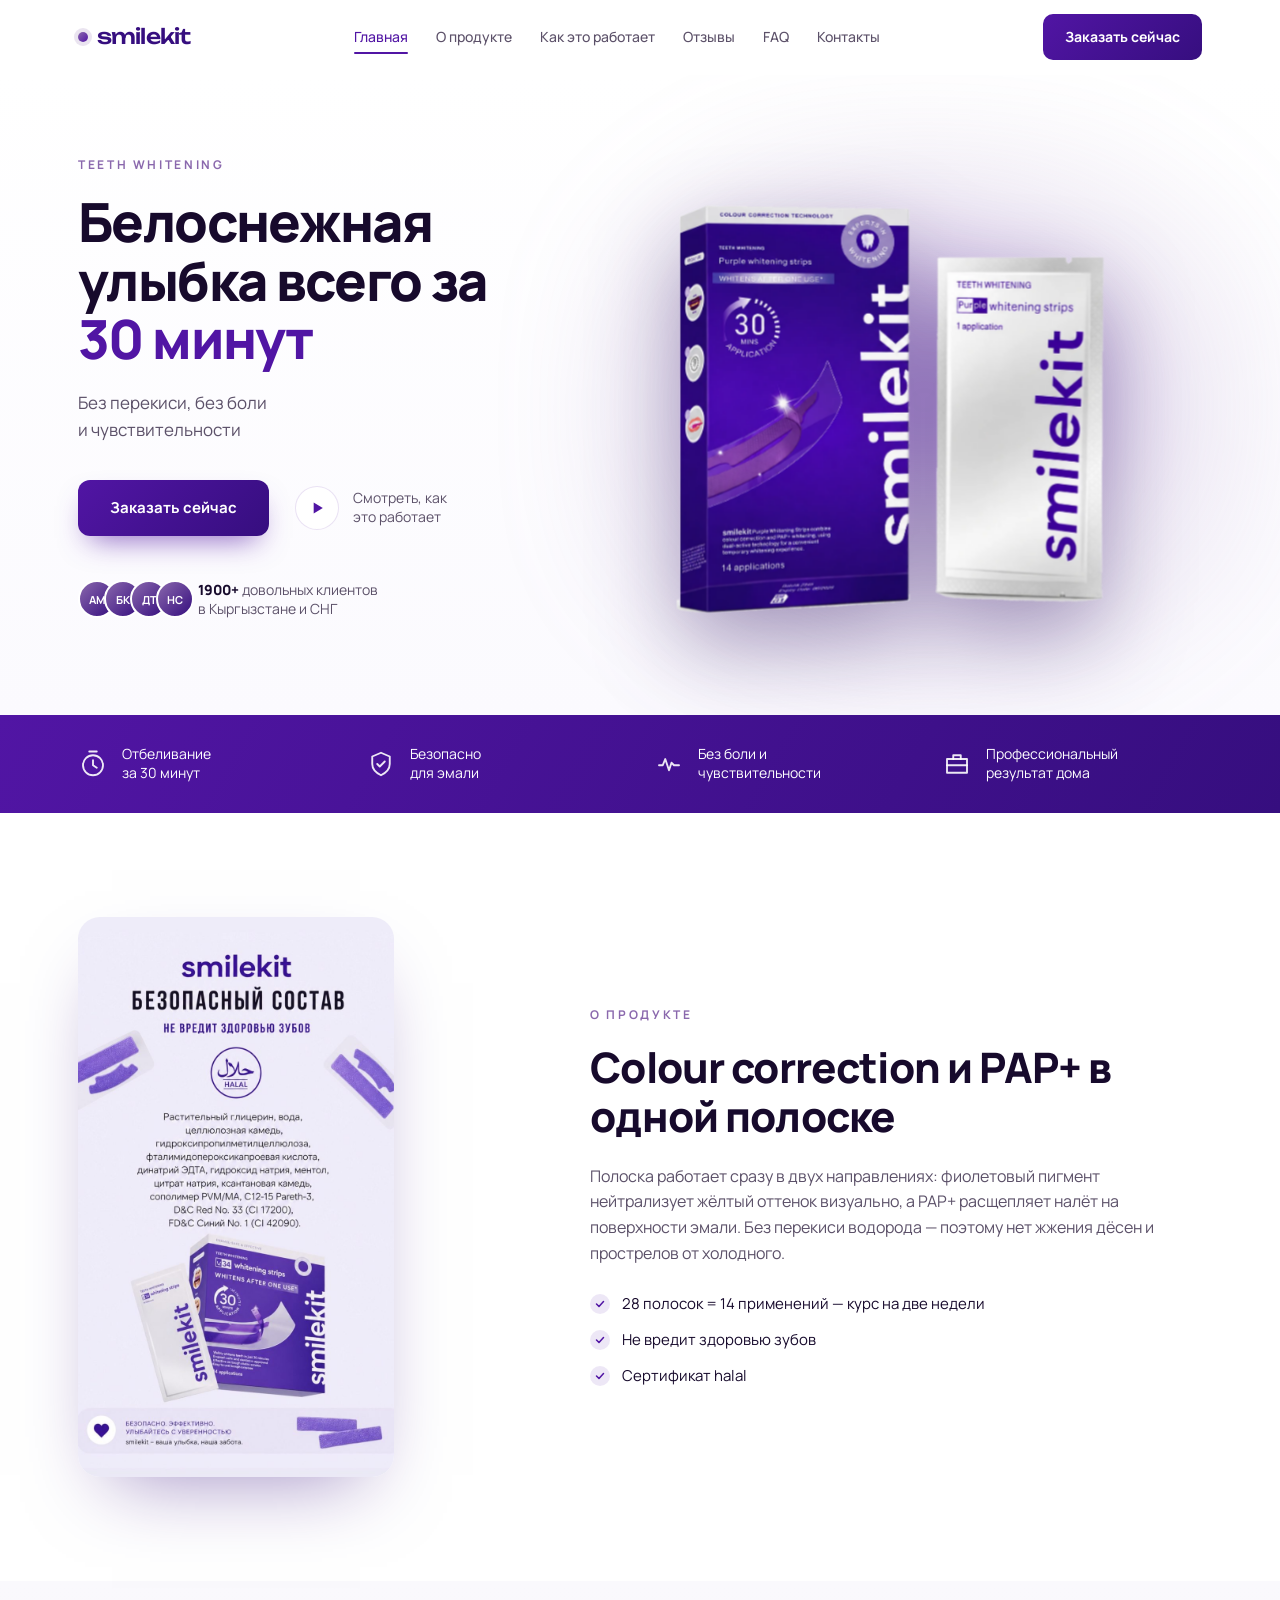
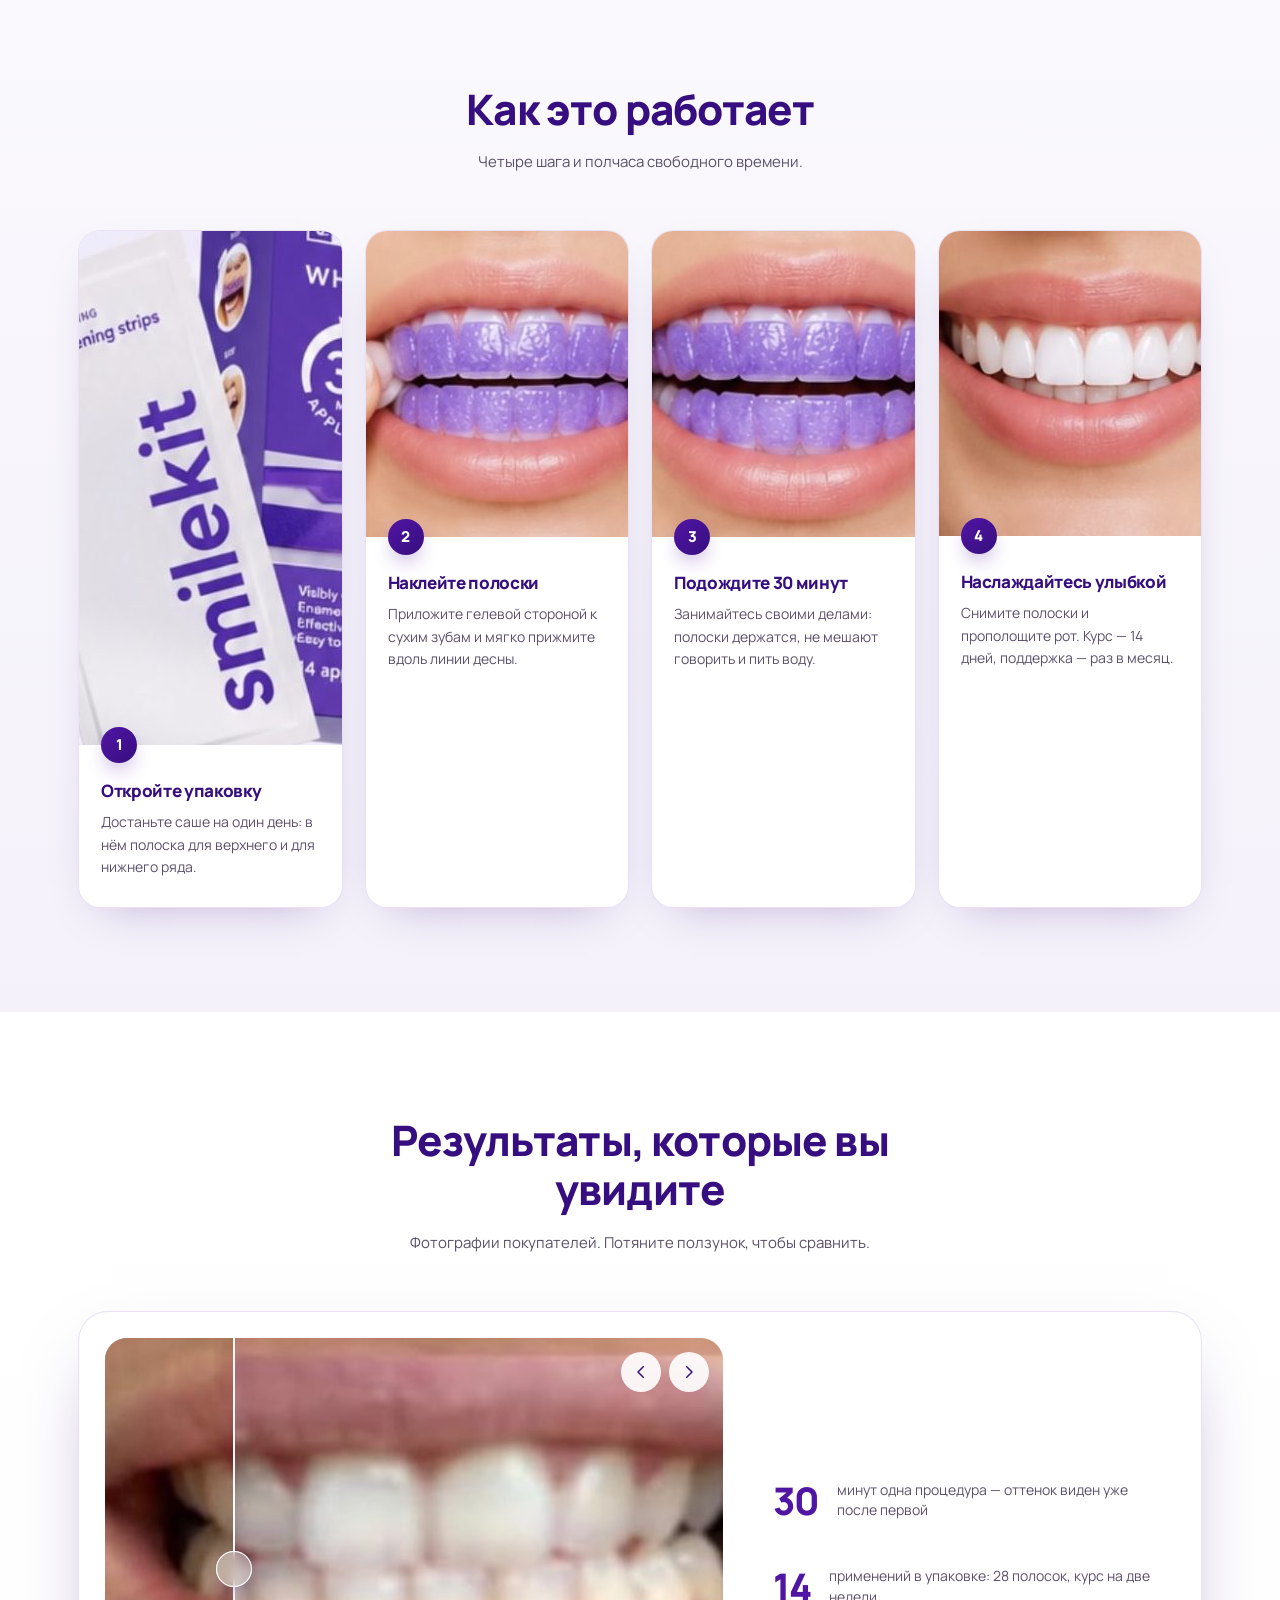
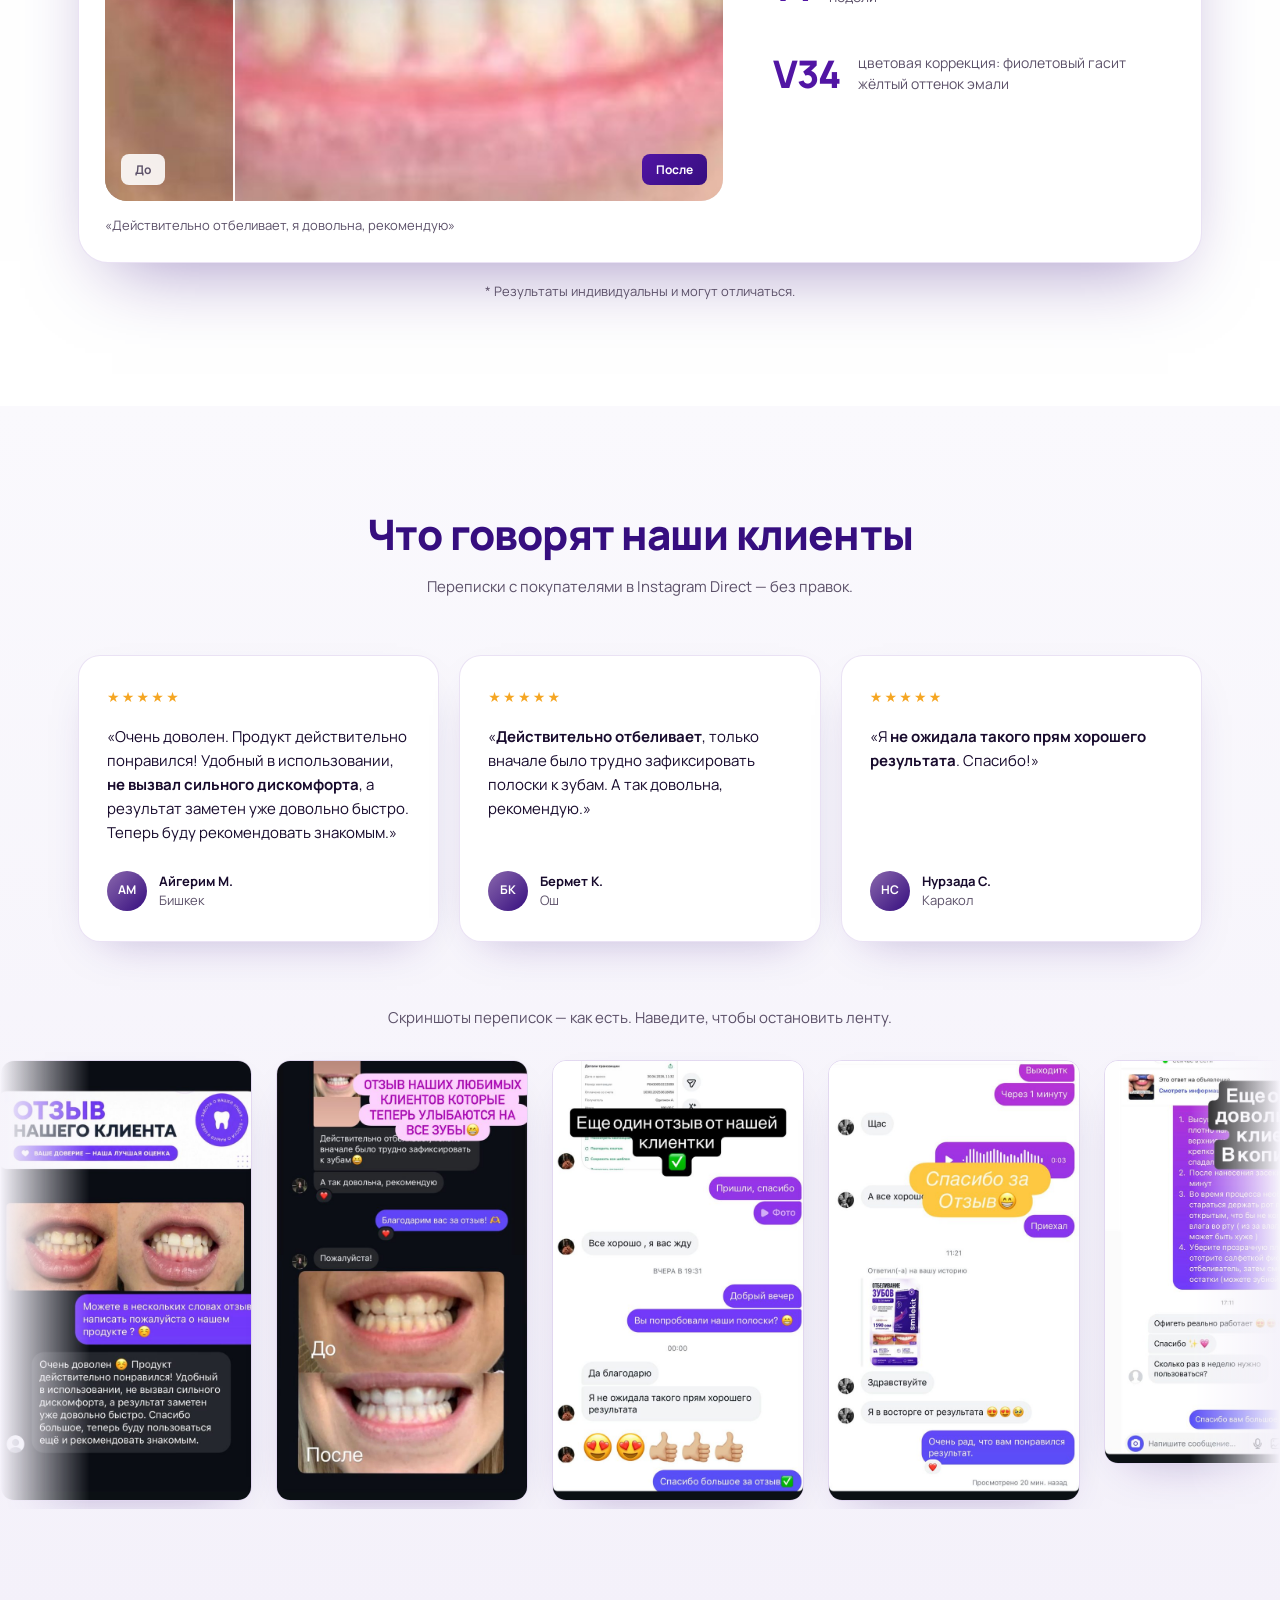
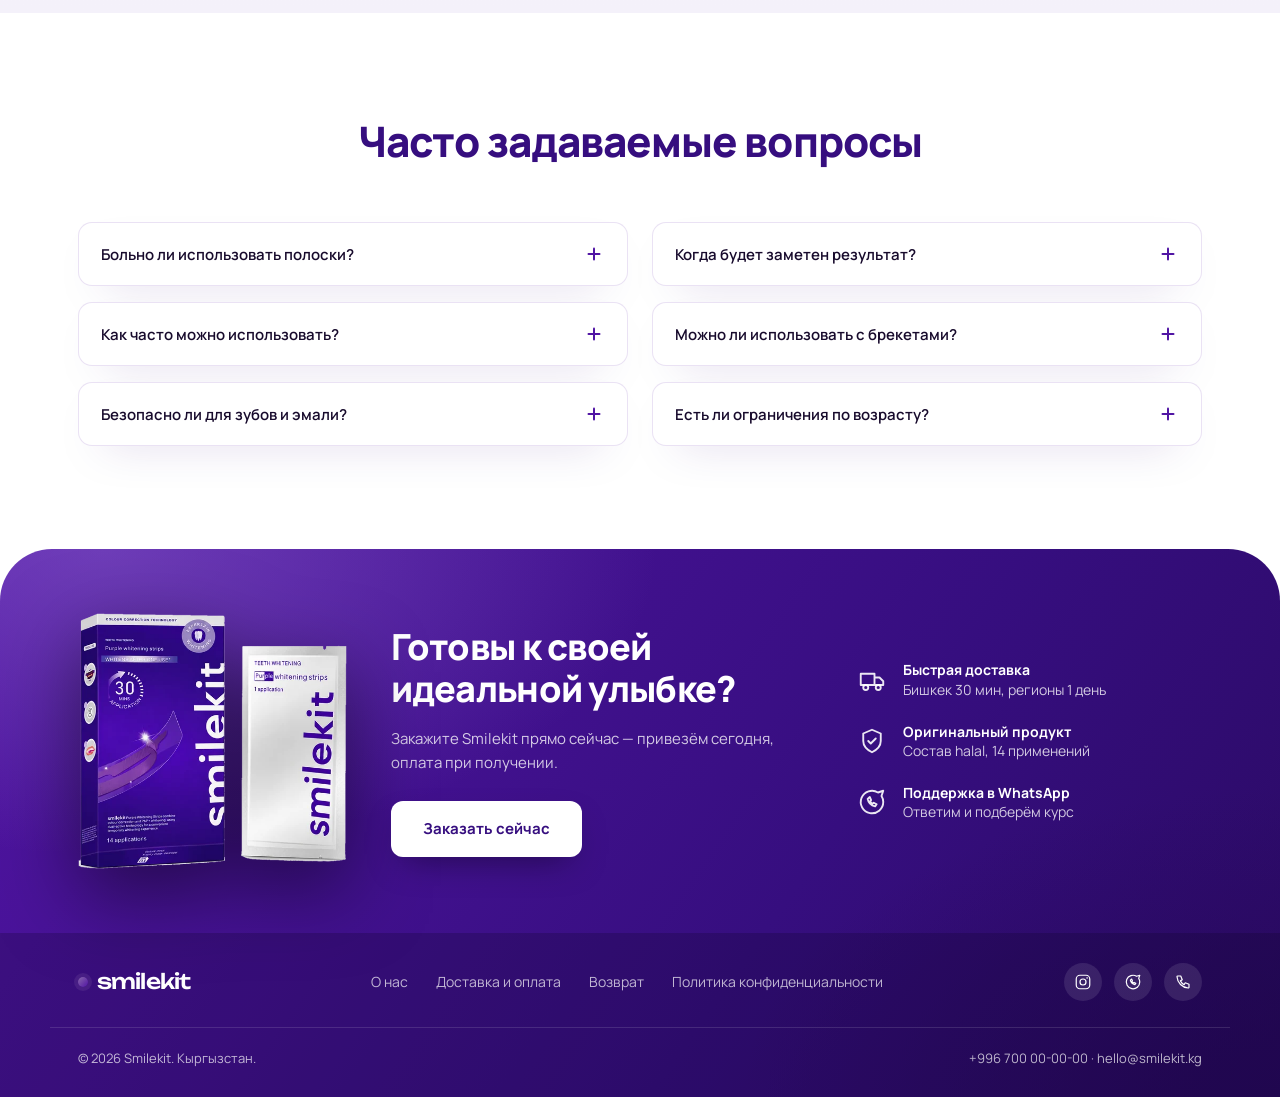
==== commit a05a7e78: "fix: реальный номер WhatsApp/телефона в футере (0999000845)" ====
--- a/index.html
+++ b/index.html
@@ -450,10 +450,10 @@
       <a href="https://instagram.com/smilekit_whitening" target="_blank" rel="noopener" aria-label="Instagram">
         <svg viewBox="0 0 24 24" aria-hidden="true"><rect x="3" y="3" width="18" height="18" rx="5"/><circle cx="12" cy="12" r="4"/><circle cx="17.5" cy="6.5" r="1.2" fill="currentColor" stroke="none"/></svg>
       </a>
-      <a href="https://wa.me/996700000000" target="_blank" rel="noopener" aria-label="WhatsApp">
+      <a href="https://wa.me/996999000845" target="_blank" rel="noopener" aria-label="WhatsApp">
         <svg viewBox="0 0 24 24" aria-hidden="true"><path d="M21 12a9 9 0 1 1-4.2-7.6L21 3l-1.4 4.2A8.9 8.9 0 0 1 21 12z"/><path d="M8.5 9.5c.6 3 3 5.4 6 6l1.2-1.7-2.3-1.2-1 .9a7 7 0 0 1-2-2l.9-1L10.2 8z"/></svg>
       </a>
-      <a href="tel:+996700000000" aria-label="Позвонить">
+      <a href="tel:+996999000845" aria-label="Позвонить">
         <svg viewBox="0 0 24 24" aria-hidden="true"><path d="M5 4h4l2 5-2.5 1.5a12 12 0 0 0 5 5L15 13l5 2v4a1 1 0 0 1-1.1 1A16 16 0 0 1 4 5.1 1 1 0 0 1 5 4z"/></svg>
       </a>
     </div>
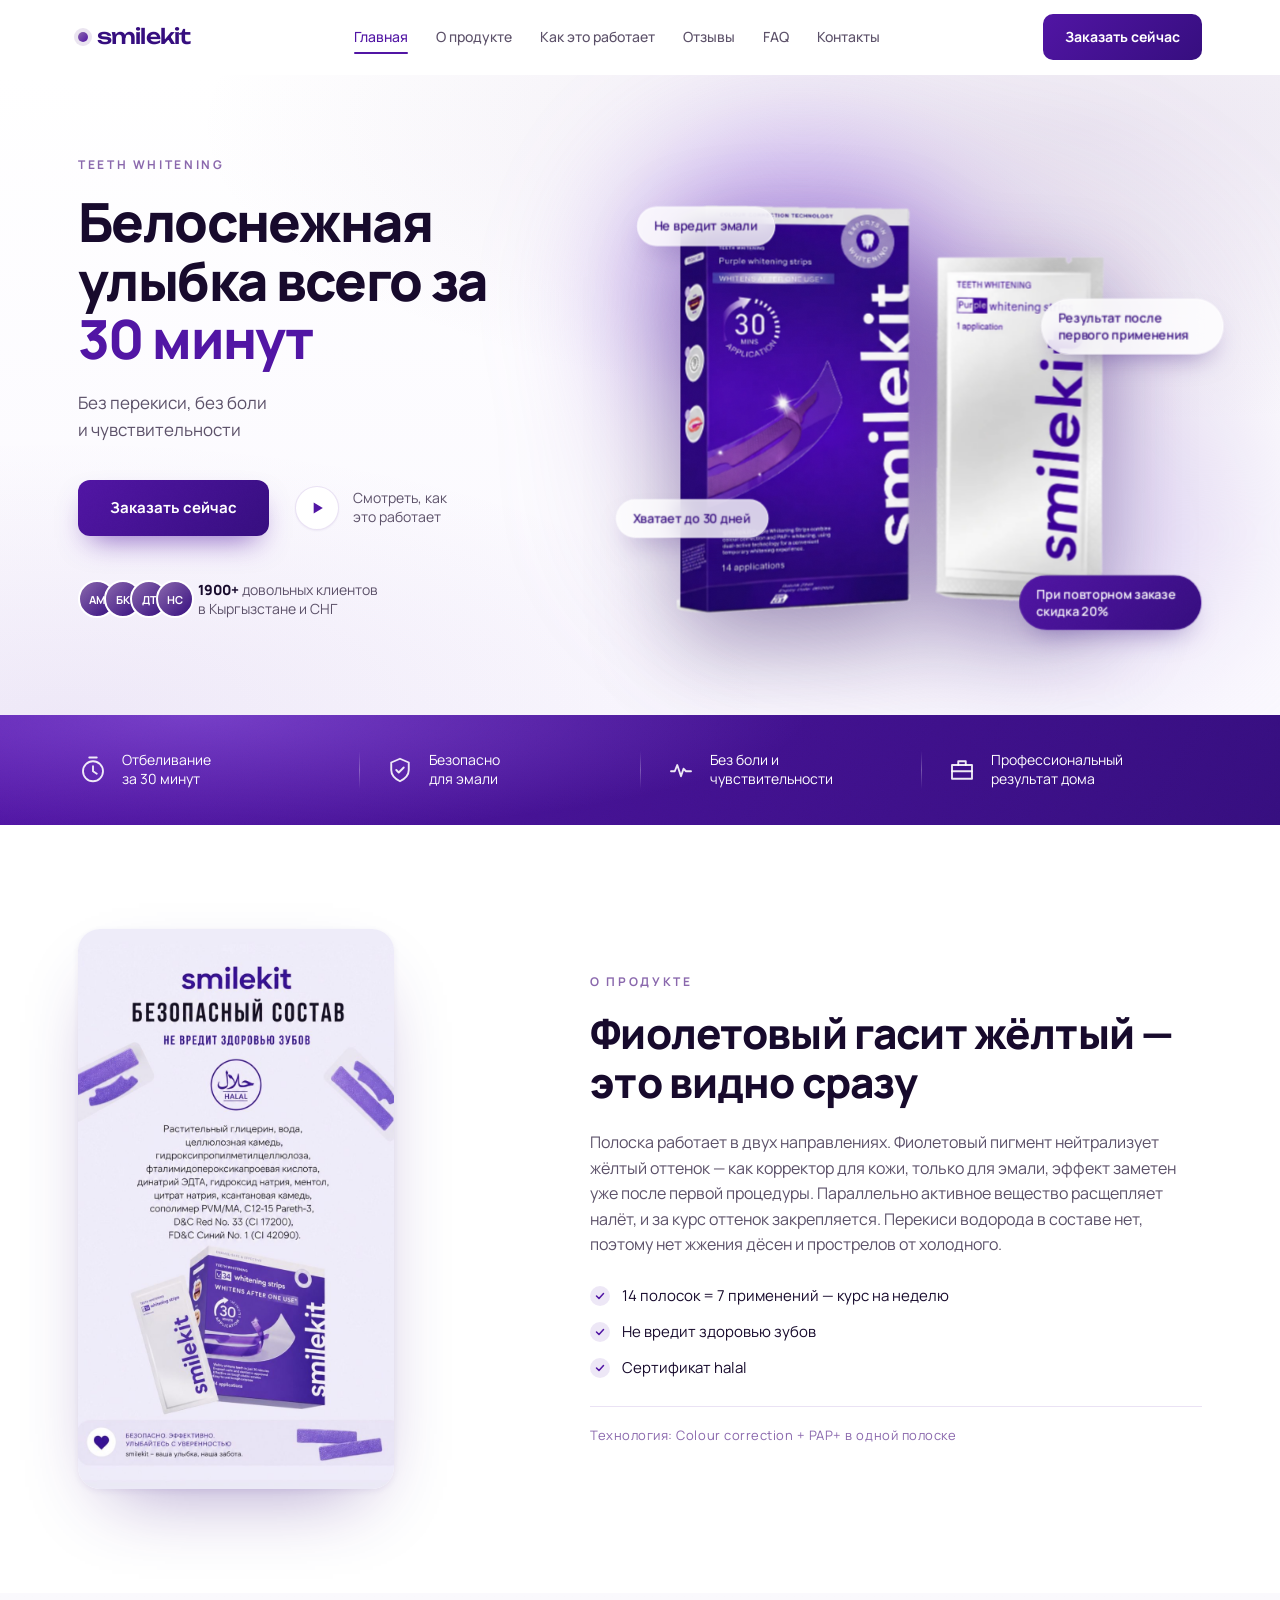
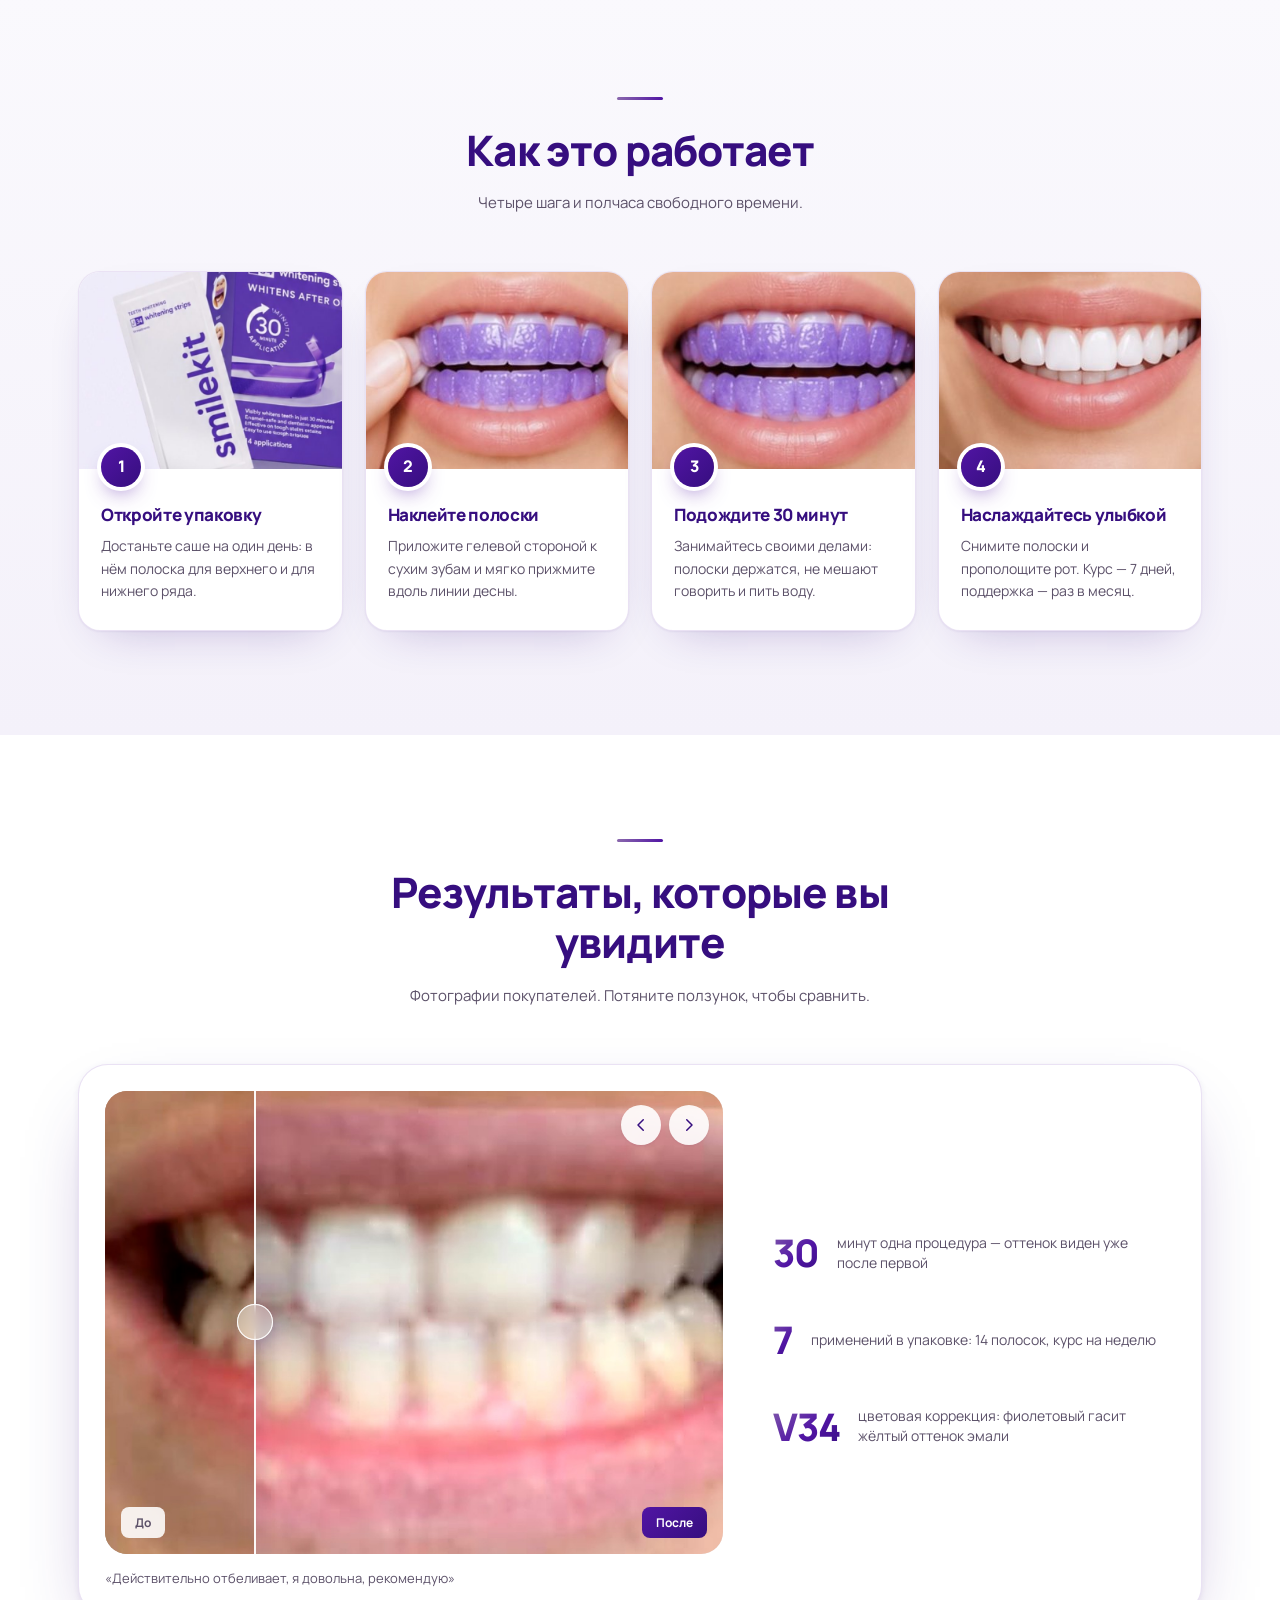
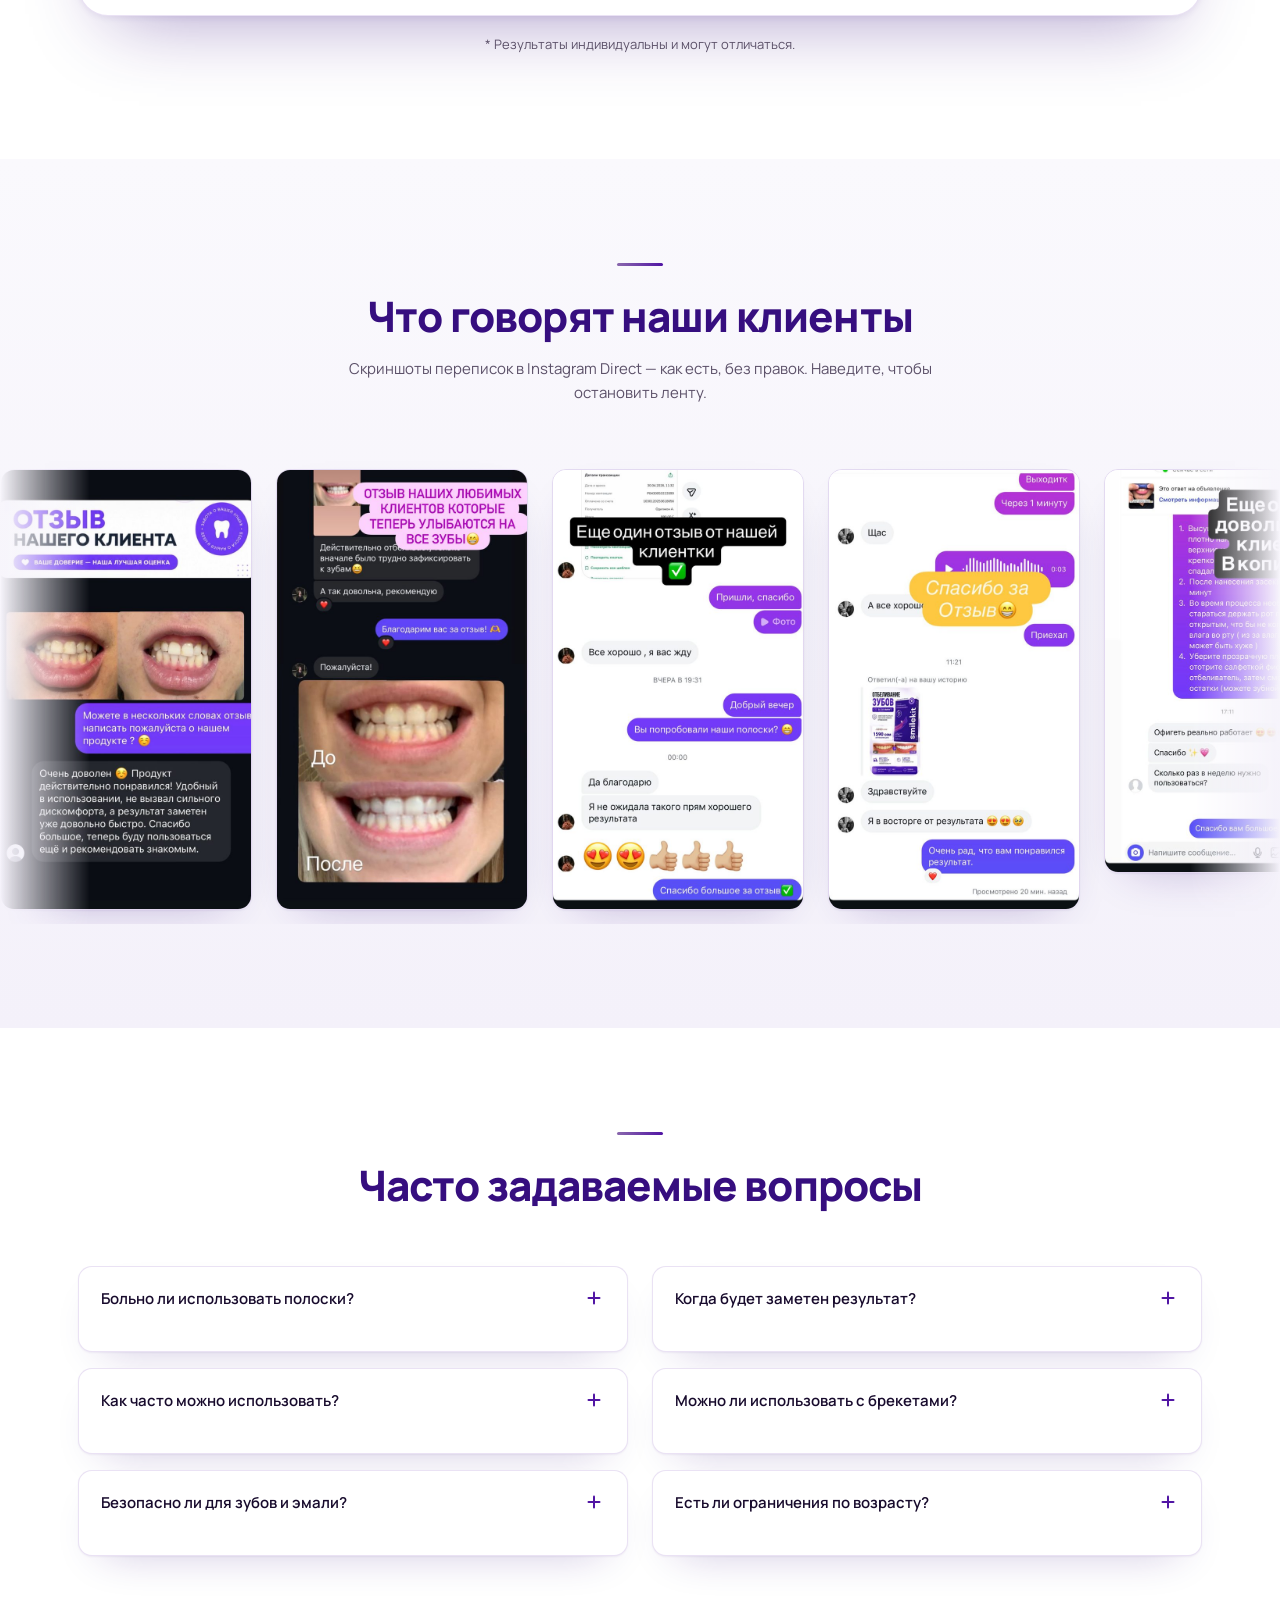
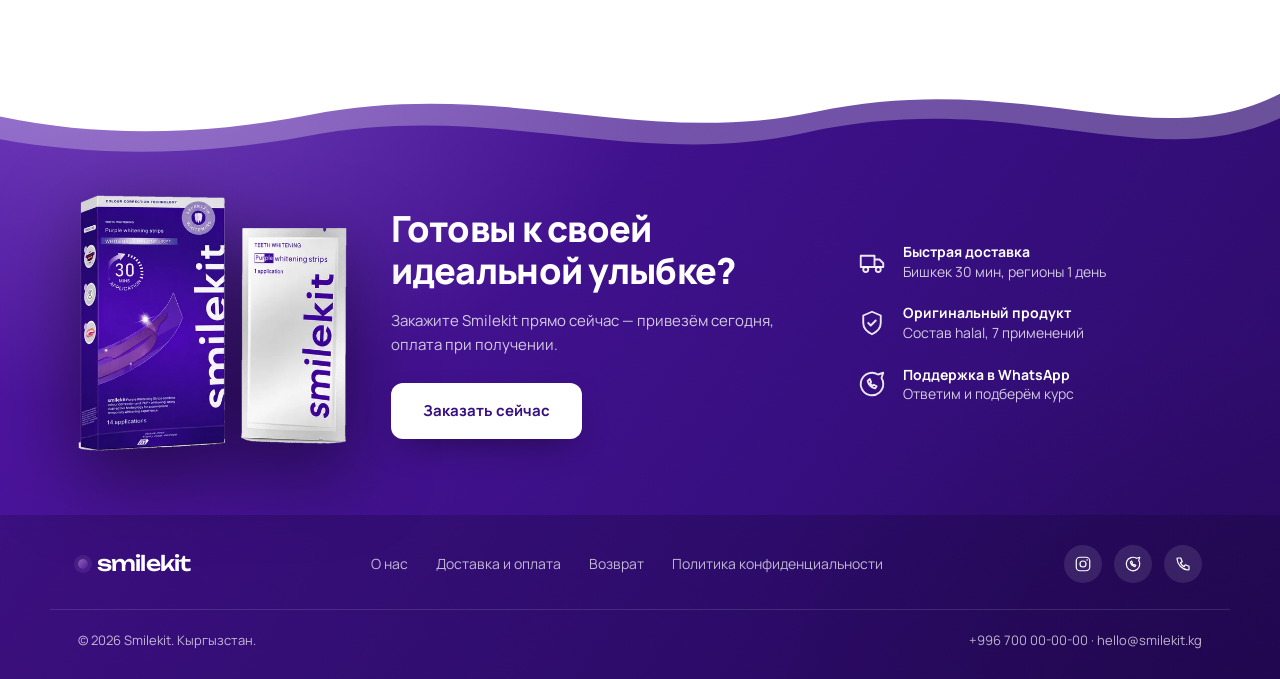
==== commit 465b3d60: "fix(sales): скидка двумя ступенями и не по своей инициативе Клиент согласился оформить — бот сам пре" ====
--- a/index.html
+++ b/index.html
@@ -68,12 +68,19 @@
                alt="Упаковка Smilekit Purple Whitening Strips и саше с полосками"
                width="1015" height="967" fetchpriority="high">
         </div>
+
+        <ul class="orbit">
+          <li class="orbit__item orbit__item--1">Не вредит эмали</li>
+          <li class="orbit__item orbit__item--2">Результат после первого применения</li>
+          <li class="orbit__item orbit__item--3">Хватает до 30 дней</li>
+          <li class="orbit__item orbit__item--4">При повторном заказе скидка 20%</li>
+        </ul>
       </div>
     </div>
   </section>
 
   <!-- Полоса преимуществ -->
-  <section class="strip">
+  <section class="strip" id="benefits">
     <div class="shell strip__inner">
       <div class="strip__item reveal">
         <svg viewBox="0 0 24 24" aria-hidden="true"><circle cx="12" cy="13" r="8"/><path d="M12 9v4l3 2M9 2h6"/></svg>
@@ -102,13 +109,14 @@
       </figure>
       <div class="band__copy">
         <p class="eyebrow">О продукте</p>
-        <h2 class="section__title section__title--left js-split">Colour correction и PAP+ в одной полоске</h2>
-        <p class="band__text">Полоска работает сразу в двух направлениях: фиолетовый пигмент нейтрализует жёлтый оттенок визуально, а PAP+ расщепляет налёт на поверхности эмали. Без перекиси водорода — поэтому нет жжения дёсен и прострелов от холодного.</p>
+        <h2 class="section__title section__title--left js-split">Фиолетовый гасит жёлтый — это видно сразу</h2>
+        <p class="band__text">Полоска работает в двух направлениях. Фиолетовый пигмент нейтрализует жёлтый оттенок — как корректор для кожи, только для эмали, эффект заметен уже после первой процедуры. Параллельно активное вещество расщепляет налёт, и за курс оттенок закрепляется. Перекиси водорода в составе нет, поэтому нет жжения дёсен и прострелов от холодного.</p>
         <ul class="ticks">
-          <li>28 полосок = 14 применений — курс на две недели</li>
+          <li>14 полосок = 7 применений — курс на неделю</li>
           <li>Не вредит здоровью зубов</li>
           <li>Сертификат halal</li>
         </ul>
+        <p class="band__tech">Технология: Colour correction + PAP+ в одной полоске</p>
       </div>
     </div>
   </section>
@@ -152,7 +160,7 @@
             <span class="step__num">4</span>
           </div>
           <h3>Наслаждайтесь улыбкой</h3>
-          <p>Снимите полоски и прополощите рот. Курс — 14 дней, поддержка — раз в месяц.</p>
+          <p>Снимите полоски и прополощите рот. Курс — 7 дней, поддержка — раз в месяц.</p>
         </li>
       </ol>
     </div>
@@ -268,8 +276,8 @@
             <span>минут одна процедура — оттенок виден уже после первой</span>
           </li>
           <li>
-            <strong data-count>14</strong>
-            <span>применений в упаковке: 28 полосок, курс на две недели</span>
+            <strong data-count>7</strong>
+            <span>применений в упаковке: 14 полосок, курс на неделю</span>
           </li>
           <li>
             <strong>V34</strong>
@@ -287,55 +295,23 @@
     <div class="shell">
       <header class="section__head reveal">
         <h2 class="section__title js-split">Что говорят наши клиенты</h2>
-        <p class="section__note">Переписки с покупателями в Instagram Direct — без правок.</p>
+        <p class="section__note">Скриншоты переписок в Instagram Direct — как есть, без правок. Наведите, чтобы остановить ленту.</p>
       </header>
 
-      <div class="cards cards--3">
-        <article class="review reveal">
-          <p class="review__stars" aria-label="Оценка 5 из 5">★★★★★</p>
-          <blockquote>«Очень доволен. Продукт действительно понравился! Удобный в использовании, <b>не вызвал сильного дискомфорта</b>, а результат заметен уже довольно быстро. Теперь буду рекомендовать знакомым.»</blockquote>
-          <div class="review__author">
-            <span class="avatar" data-initials="АМ" aria-hidden="true"></span>
-            <span><strong>Айгерим М.</strong><br>Бишкек</span>
-          </div>
-        </article>
-
-        <article class="review reveal">
-          <p class="review__stars" aria-label="Оценка 5 из 5">★★★★★</p>
-          <blockquote>«<b>Действительно отбеливает</b>, только вначале было трудно зафиксировать полоски к зубам. А так довольна, рекомендую.»</blockquote>
-          <div class="review__author">
-            <span class="avatar" data-initials="БК" aria-hidden="true"></span>
-            <span><strong>Бермет К.</strong><br>Ош</span>
-          </div>
-        </article>
-
-        <article class="review reveal">
-          <p class="review__stars" aria-label="Оценка 5 из 5">★★★★★</p>
-          <blockquote>«Я <b>не ожидала такого прям хорошего результата</b>. Спасибо!»</blockquote>
-          <div class="review__author">
-            <span class="avatar" data-initials="НС" aria-hidden="true"></span>
-            <span><strong>Нурзада С.</strong><br>Каракол</span>
-          </div>
-        </article>
-      </div>
-    </div>
-
-    <div class="shell shots__head reveal">
-      <p class="section__note">Скриншоты переписок — как есть. Наведите, чтобы остановить ленту.</p>
     </div>
 
     <div class="marquee reveal">
       <div class="marquee__row" id="shots">
-        <img class="shot" src="assets/reviews/r1.jpg" alt="Скриншот отзыва покупателя" loading="lazy">
-        <img class="shot" src="assets/reviews/r2.jpg" alt="Скриншот отзыва покупателя" loading="lazy">
-        <img class="shot" src="assets/reviews/r3.jpg" alt="Скриншот отзыва покупателя" loading="lazy">
-        <img class="shot" src="assets/reviews/r4.jpg" alt="Скриншот отзыва покупателя" loading="lazy">
-        <img class="shot" src="assets/reviews/r5.jpg" alt="Скриншот отзыва покупателя" loading="lazy">
-        <img class="shot" src="assets/reviews/r6.jpg" alt="Скриншот отзыва покупателя" loading="lazy">
-        <img class="shot" src="assets/reviews/r7.jpg" alt="Скриншот отзыва покупателя" loading="lazy">
-        <img class="shot" src="assets/reviews/r8.jpg" alt="Скриншот отзыва покупателя" loading="lazy">
-        <img class="shot" src="assets/reviews/r9.jpg" alt="Скриншот отзыва покупателя" loading="lazy">
-        <img class="shot" src="assets/product/promo.jpg" alt="Скриншот заказа из переписки" loading="lazy">
+        <img class="shot" src="assets/reviews/r1.jpg" alt="Скриншот отзыва покупателя" width="640" height="1124" loading="lazy">
+        <img class="shot" src="assets/reviews/r2.jpg" alt="Скриншот отзыва покупателя" width="640" height="1124" loading="lazy">
+        <img class="shot" src="assets/reviews/r3.jpg" alt="Скриншот отзыва покупателя" width="640" height="1124" loading="lazy">
+        <img class="shot" src="assets/reviews/r4.jpg" alt="Скриншот отзыва покупателя" width="640" height="1124" loading="lazy">
+        <img class="shot" src="assets/reviews/r5.jpg" alt="Скриншот отзыва покупателя" width="640" height="1029" loading="lazy">
+        <img class="shot" src="assets/reviews/r6.jpg" alt="Скриншот отзыва покупателя" width="640" height="1124" loading="lazy">
+        <img class="shot" src="assets/reviews/r7.jpg" alt="Скриншот отзыва покупателя" width="640" height="1124" loading="lazy">
+        <img class="shot" src="assets/reviews/r8.jpg" alt="Скриншот отзыва покупателя" width="640" height="1124" loading="lazy">
+        <img class="shot" src="assets/reviews/r9.jpg" alt="Скриншот отзыва покупателя" width="640" height="930" loading="lazy">
+        <img class="shot" src="assets/product/promo.jpg" alt="Скриншот заказа из переписки" width="720" height="1280" loading="lazy">
       </div>
     </div>
   </section>
@@ -361,7 +337,7 @@
             <span>Когда будет заметен результат?</span>
             <span class="faq__sign" aria-hidden="true"></span>
           </button>
-          <div class="faq__a"><p>Colour correction даёт видимый эффект сразу после первой процедуры, но держится он недолго. Устойчивый результат накапливается за курс из 14 применений.</p></div>
+          <div class="faq__a"><p>Colour correction даёт видимый эффект сразу после первой процедуры, но держится он недолго. Устойчивый результат накапливается за курс из 7 применений.</p></div>
         </div>
 
         <div class="faq__item">
@@ -369,7 +345,7 @@
             <span>Как часто можно использовать?</span>
             <span class="faq__sign" aria-hidden="true"></span>
           </button>
-          <div class="faq__a"><p>Курс — одна процедура в день по 30 минут на протяжении 14 дней. Дальше достаточно одной поддерживающей процедуры в 3–4 недели или трёх дней подряд перед событием.</p></div>
+          <div class="faq__a"><p>Курс — одна процедура в день по 30 минут на протяжении 7 дней. Дальше достаточно одной поддерживающей процедуры в 3–4 недели или трёх дней подряд перед событием.</p></div>
         </div>
 
         <div class="faq__item">
@@ -403,6 +379,12 @@
 
 <!-- Заказ и подвал — один фиолетовый блок со скруглённым верхом -->
 <div class="closing">
+  <!-- Волна вырезает верх блока: белая заливка совпадает с фоном секции выше -->
+  <svg class="closing__wave" viewBox="0 0 1440 160" preserveAspectRatio="none" aria-hidden="true">
+    <path d="M0 0 H1440 V74 C1290 148 1146 34 906 92 C712 139 560 52 346 96 C228 120 110 122 0 100 Z" fill="#fff" opacity=".28"/>
+    <path d="M0 0 H1440 V44 C1298 124 1152 12 918 66 C720 112 566 24 348 70 C230 95 112 98 0 72 Z" fill="#fff"/>
+  </svg>
+
   <section class="order" id="order">
     <div class="shell order__inner">
       <figure class="order__media reveal">
@@ -422,7 +404,7 @@
         </li>
         <li>
           <svg viewBox="0 0 24 24" aria-hidden="true"><path d="M12 3l7 3v6c0 4-3 7-7 9-4-2-7-5-7-9V6z"/><path d="M9 12l2 2 4-4"/></svg>
-          <span><strong>Оригинальный продукт</strong><br>Состав halal, 14 применений</span>
+          <span><strong>Оригинальный продукт</strong><br>Состав halal, 7 применений</span>
         </li>
         <li>
           <svg viewBox="0 0 24 24" aria-hidden="true"><path d="M21 12a9 9 0 1 1-4.2-7.6L21 3l-1.4 4.2A8.9 8.9 0 0 1 21 12z"/><path d="M8.5 9.5c.6 3 3 5.4 6 6l1.2-1.7-2.3-1.2-1 .9a7 7 0 0 1-2-2l.9-1L10.2 8z"/></svg>
--- a/styles.css
+++ b/styles.css
@@ -17,8 +17,17 @@
   --radius: 22px;
   --radius-sm: 14px;
 
-  --shadow-soft: 0 18px 46px -26px rgba(54, 14, 127, .35);
-  --shadow-lift: 0 32px 76px -34px rgba(54, 14, 127, .5);
+  /* Тени двухслойные: близкий контактный слой + дальний мягкий ореол.
+     Одиночная тень на светлом фоне читается как наклейка. */
+  --shadow-soft:
+    0 1px 2px rgba(54, 14, 127, .06),
+    0 18px 46px -26px rgba(54, 14, 127, .32);
+  --shadow-lift:
+    0 2px 6px rgba(54, 14, 127, .07),
+    0 32px 76px -34px rgba(54, 14, 127, .45);
+
+  /* Тонкое зерно поверх градиентов — без него большие заливки выглядят пластиковыми */
+  --noise: url("data:image/svg+xml,%3Csvg xmlns='http://www.w3.org/2000/svg' width='140' height='140'%3E%3Cfilter id='n'%3E%3CfeTurbulence type='fractalNoise' baseFrequency='.85' numOctaves='3'/%3E%3C/filter%3E%3Crect width='140' height='140' filter='url(%23n)' opacity='.5'/%3E%3C/svg%3E");
   --ease: cubic-bezier(.22, .68, .3, 1);
 
   --font-body: "Manrope", system-ui, -apple-system, sans-serif;
@@ -62,6 +71,12 @@
 
 .section { padding: 104px 0; }
 
+/* Отступ под якоря: без него секция при переходе по ссылке #id
+   вылезает точно под шапку и заголовок наполовину скрыт. */
+#benefits, #about, #how, #results, #reviews, #faq, #order, #contacts {
+  scroll-margin-top: 88px;
+}
+
 .section--tint {
   background: linear-gradient(180deg, #FAF9FD 0%, #F4F1FA 100%);
 }
@@ -70,6 +85,17 @@
   max-width: 660px;
   margin: 0 auto 56px;
   text-align: center;
+}
+
+/* Короткая градиентная черта над заголовком — метка начала секции */
+.section__head::before {
+  content: "";
+  display: block;
+  width: 46px;
+  height: 3px;
+  margin: 0 auto 26px;
+  border-radius: 2px;
+  background: linear-gradient(90deg, var(--purple-soft), var(--purple));
 }
 
 .section__title {
@@ -224,8 +250,26 @@
 .hero {
   position: relative;
   overflow: hidden;
-  background: linear-gradient(180deg, #fff 0%, #FBFAFE 100%);
-}
+  background:
+    radial-gradient(120% 80% at 85% 8%, rgba(138, 104, 173, .16), transparent 58%),
+    radial-gradient(90% 70% at 5% 100%, rgba(81, 21, 164, .07), transparent 62%),
+    linear-gradient(180deg, #fff 0%, #FAF8FE 100%);
+}
+
+/* Зерно поверх заливок */
+.hero::after,
+.strip::after,
+.closing::after {
+  content: "";
+  position: absolute;
+  inset: 0;
+  pointer-events: none;
+  background-image: var(--noise);
+  opacity: .035;
+  mix-blend-mode: overlay;
+}
+.strip::after { opacity: .09; }
+.closing::after { opacity: .07; }
 
 .hero__inner {
   display: grid;
@@ -328,6 +372,32 @@
   animation: pulse 8s var(--ease) infinite;
 }
 
+/* Два цветных пятна за упаковкой — дают объём вместо плоского свечения */
+.hero__glow::before,
+.hero__glow::after {
+  content: "";
+  position: absolute;
+  border-radius: 50%;
+  filter: blur(50px);
+}
+.hero__glow::before {
+  width: 46%; height: 46%;
+  top: 6%; left: 8%;
+  background: rgba(150, 96, 232, .5);
+  animation: aurora 17s var(--ease) infinite alternate;
+}
+.hero__glow::after {
+  width: 40%; height: 40%;
+  bottom: 8%; right: 6%;
+  background: rgba(226, 214, 246, .8);
+  animation: aurora 21s var(--ease) infinite alternate-reverse;
+}
+
+@keyframes aurora {
+  from { transform: translate3d(0, 0, 0) scale(1); }
+  to   { transform: translate3d(38px, -30px, 0) scale(1.18); }
+}
+
 @keyframes pulse {
   0%, 100% { opacity: .8; transform: scale(1); }
   50%      { opacity: 1;  transform: scale(1.05); }
@@ -344,6 +414,64 @@
 }
 .pack__float { animation: float 9s var(--ease) infinite; }
 
+/* Цитаты, парящие вокруг упаковки */
+
+.orbit {
+  position: absolute;
+  inset: 0;
+  margin: 0;
+  padding: 0;
+  list-style: none;
+  pointer-events: none;
+}
+
+.orbit__item {
+  position: absolute;
+  max-width: 190px;
+  padding: 11px 17px;
+  border-radius: 999px;
+  font-size: 13px;
+  font-weight: 600;
+  line-height: 1.3;
+  color: var(--purple-deep);
+  background: rgba(255, 255, 255, .8);
+  border: 1px solid rgba(255, 255, 255, .9);
+  box-shadow: 0 14px 30px -14px rgba(54, 14, 127, .5);
+  backdrop-filter: blur(12px);
+  /* каждая цитата идёт по своему эллипсу: --rx/--ry — полуоси пути */
+  --rx: 26px;
+  --ry: 18px;
+  animation: circle 14s linear infinite;
+}
+
+.orbit__item--1 { top: 6%;  left: -4%;  animation-duration: 15s; animation-delay: -2s; }
+.orbit__item--2 { top: 26%; right: -6%; animation-duration: 18s; animation-delay: -9s; --rx: 22px; --ry: 22px; }
+.orbit__item--3 { bottom: 22%; left: -8%; animation-duration: 16s; animation-delay: -5s; animation-direction: reverse; --rx: 30px; }
+.orbit__item--4 {
+  bottom: 2%;
+  right: -2%;
+  animation-duration: 13s;
+  animation-delay: -7s;
+  animation-direction: reverse;
+  --rx: 20px;
+  --ry: 24px;
+  color: #fff;
+  background: linear-gradient(135deg, var(--purple), var(--purple-deep));
+  border-color: transparent;
+}
+
+@keyframes circle {
+  0%   { transform: translate(var(--rx), 0); }
+  12.5%{ transform: translate(calc(var(--rx) * .707), calc(var(--ry) * .707)); }
+  25%  { transform: translate(0, var(--ry)); }
+  37.5%{ transform: translate(calc(var(--rx) * -.707), calc(var(--ry) * .707)); }
+  50%  { transform: translate(calc(var(--rx) * -1), 0); }
+  62.5%{ transform: translate(calc(var(--rx) * -.707), calc(var(--ry) * -.707)); }
+  75%  { transform: translate(0, calc(var(--ry) * -1)); }
+  87.5%{ transform: translate(calc(var(--rx) * .707), calc(var(--ry) * -.707)); }
+  100% { transform: translate(var(--rx), 0); }
+}
+
 @keyframes float {
   0%, 100% { transform: translateY(0); }
   50%      { transform: translateY(-12px); }
@@ -352,25 +480,43 @@
 /* ---------- Фиолетовая полоса преимуществ ---------- */
 
 .strip {
-  background: linear-gradient(120deg, var(--purple) 0%, var(--purple-deep) 100%);
+  position: relative;
+  overflow: hidden;
   color: #fff;
+  background:
+    radial-gradient(80% 180% at 15% 0%, rgba(150, 96, 232, .55), transparent 60%),
+    linear-gradient(120deg, var(--purple) 0%, var(--purple-deep) 100%);
 }
 
 .strip__inner {
   display: grid;
   grid-template-columns: repeat(4, 1fr);
-  gap: 28px;
-  padding-top: 30px;
-  padding-bottom: 30px;
+  gap: 0;
+  padding-top: 32px;
+  padding-bottom: 32px;
 }
 
 .strip__item {
+  position: relative;
   display: flex;
   align-items: center;
   gap: 14px;
+  padding: 4px 26px;
   font-size: 14px;
   line-height: 1.35;
 }
+/* Волосяные разделители между пунктами */
+.strip__item + .strip__item::before {
+  content: "";
+  position: absolute;
+  left: 0;
+  top: 4px;
+  bottom: 4px;
+  width: 1px;
+  background: linear-gradient(180deg, transparent, rgba(255, 255, 255, .28), transparent);
+}
+.strip__item:first-child { padding-left: 0; }
+.strip__item:last-child { padding-right: 0; }
 .strip__item svg {
   flex: 0 0 auto;
   width: 30px; height: 30px;
@@ -401,6 +547,16 @@
 
 .band__text { margin-top: 22px; color: var(--ink-mid); }
 
+/* Техническая формулировка — мелко и в конце, чтобы не пугать с порога */
+.band__tech {
+  margin-top: 26px;
+  padding-top: 18px;
+  border-top: 1px solid var(--line);
+  font-size: 13px;
+  letter-spacing: .04em;
+  color: var(--purple-soft);
+}
+
 .ticks {
   margin: 26px 0 0;
   padding: 0;
@@ -423,6 +579,7 @@
 /* ---------- Шаги ---------- */
 
 .steps {
+  position: relative;
   display: grid;
   grid-template-columns: repeat(4, 1fr);
   gap: 22px;
@@ -445,6 +602,7 @@
 .step__media { position: relative; }
 .step__media img {
   width: 100%;
+  height: auto;
   aspect-ratio: 4 / 3;
   object-fit: cover;
   object-position: center 55%;
@@ -458,13 +616,15 @@
   bottom: -18px;
   display: grid;
   place-items: center;
-  width: 36px; height: 36px;
+  width: 40px; height: 40px;
   border-radius: 50%;
   background: linear-gradient(135deg, var(--purple), var(--purple-deep));
   color: #fff;
-  font-size: 15px;
+  font-size: 16px;
   font-weight: 800;
-  box-shadow: 0 10px 22px -10px rgba(81, 21, 164, .9);
+  box-shadow:
+    0 0 0 4px #fff,
+    0 10px 22px -8px rgba(81, 21, 164, .8);
 }
 
 .step h3 {
@@ -662,7 +822,10 @@
   font-size: clamp(28px, 3vw, 38px);
   font-weight: 800;
   letter-spacing: -.03em;
-  color: var(--purple);
+  color: transparent;
+  background: linear-gradient(140deg, var(--purple-soft), var(--purple) 55%, var(--purple-deep));
+  -webkit-background-clip: text;
+  background-clip: text;
 }
 .stats span { font-size: 14px; color: var(--ink-mid); line-height: 1.45; }
 
@@ -738,7 +901,7 @@
 
 /* Лента скриншотов: JS дублирует набор, поэтому сдвиг ровно на половину */
 
-.shots__head { margin-top: 64px; margin-bottom: 22px; text-align: center; }
+.shots__head { margin-bottom: 22px; text-align: center; }
 
 .marquee {
   overflow: hidden;
@@ -799,9 +962,13 @@
   background: #fff;
   border: 1px solid var(--line);
   box-shadow: var(--shadow-soft);
-  transition: box-shadow .4s var(--ease);
-}
-.faq__item:hover { box-shadow: var(--shadow-lift); }
+  transition: box-shadow .4s var(--ease), border-color .4s var(--ease), transform .3s var(--ease);
+}
+.faq__item:hover { box-shadow: var(--shadow-lift); transform: translateY(-2px); }
+.faq__item:has(.faq__q[aria-expanded="true"]) {
+  border-color: var(--purple-soft);
+  box-shadow: var(--shadow-lift);
+}
 
 .faq__q {
   width: 100%;
@@ -826,6 +993,12 @@
   position: relative;
   flex: 0 0 auto;
   width: 22px; height: 22px;
+  border-radius: 50%;
+  transition: background .35s var(--ease), transform .5s cubic-bezier(.34, 1.56, .64, 1);
+}
+.faq__q[aria-expanded="true"] .faq__sign {
+  background: rgba(81, 21, 164, .1);
+  transform: rotate(180deg);
 }
 .faq__sign::before,
 .faq__sign::after {
@@ -836,20 +1009,34 @@
   border-radius: 2px;
   background: var(--purple);
   transform: translate(-50%, -50%);
-  transition: transform .4s var(--ease);
+  transition: transform .45s cubic-bezier(.34, 1.56, .64, 1);
 }
 .faq__sign::after { transform: translate(-50%, -50%) rotate(90deg); }
-.faq__q[aria-expanded="true"] .faq__sign::after { transform: translate(-50%, -50%) rotate(0deg); }
-
+.faq__q[aria-expanded="true"] .faq__sign::after { transform: translate(-50%, -50%) rotate(0deg) scale(0); }
+
+/* Раскрытие через grid-template-rows: 0fr → 1fr — плавно тянется под контент
+   без расчёта scrollHeight в JS, в отличие от анимации max-height. */
 .faq__a {
-  max-height: 0;
+  display: grid;
+  grid-template-rows: 0fr;
+  transition: grid-template-rows .5s var(--ease);
+}
+.faq__q[aria-expanded="true"] + .faq__a {
+  grid-template-rows: 1fr;
+}
+.faq__a p {
   overflow: hidden;
-  transition: max-height .5s var(--ease);
-}
-.faq__a p {
   padding: 0 22px 22px;
   color: var(--ink-mid);
   font-size: 14px;
+  opacity: 0;
+  transform: translateY(-6px);
+  transition: opacity .3s var(--ease), transform .35s var(--ease);
+}
+.faq__q[aria-expanded="true"] + .faq__a p {
+  opacity: 1;
+  transform: none;
+  transition-delay: .12s;
 }
 
 /* ---------- Блок заказа ---------- */
@@ -858,7 +1045,6 @@
 .closing {
   position: relative;
   margin-top: -1px;
-  border-radius: 52px 52px 0 0;
   overflow: hidden;
   color: #fff;
   background:
@@ -867,7 +1053,18 @@
     linear-gradient(125deg, var(--purple) 0%, var(--purple-deep) 62%, #2A0A63 100%);
 }
 
-.order { position: relative; }
+.closing__wave {
+  position: absolute;
+  top: -1px;
+  left: 0;
+  z-index: 2;
+  width: 100%;
+  height: 130px;
+  pointer-events: none;
+}
+
+/* Контент отодвигаем ниже гребня волны */
+.order { position: relative; padding-top: 72px; }
 
 .order__inner {
   display: grid;
@@ -1017,7 +1214,7 @@
 
 @media (max-width: 1080px) {
   .steps { grid-template-columns: repeat(2, 1fr); }
-  .strip__inner { grid-template-columns: repeat(2, 1fr); gap: 22px; }
+  .strip__inner { grid-template-columns: repeat(2, 1fr); gap: 22px 0; }
   .band { gap: 40px; }
   .order__inner { grid-template-columns: minmax(0, .8fr) minmax(0, 1.2fr); }
   .order__perks { grid-column: 1 / -1; grid-template-columns: repeat(3, 1fr); }
@@ -1047,7 +1244,20 @@
   .hero__actions .btn { flex: 1 1 100%; }
   .trust { margin-top: 32px; }
   .hero__visual { min-height: 0; padding: 24px 0 8px; }
-  .pack { width: 100%; }
+  .pack { width: 72%; }
+
+  /* Цитаты уводим внутрь блока — на узком экране вылет за край даёт прокрутку */
+  .orbit__item {
+    max-width: 38%;
+    padding: 7px 11px;
+    font-size: 10.5px;
+    line-height: 1.25;
+    border-radius: 14px;
+  }
+  .orbit__item--1 { top: 4%;  left: 0; }
+  .orbit__item--2 { top: 20%; right: 0; }
+  .orbit__item--3 { bottom: 26%; left: 0; }
+  .orbit__item--4 { bottom: 6%; right: 0; }
 
   .strip__inner {
     grid-template-columns: 1fr 1fr;
@@ -1061,6 +1271,9 @@
 
   /* Шаги: фото слева, текст справа — иначе карточки на телефоне огромные */
   .steps { grid-template-columns: 1fr; gap: 14px; }
+  .strip__item { padding: 0; }
+  .strip__item + .strip__item::before { display: none; }
+  .section__head::before { margin-bottom: 20px; }
   .step {
     display: grid;
     grid-template-columns: 112px minmax(0, 1fr);
@@ -1097,7 +1310,8 @@
   .order__copy .btn { width: 100%; }
   .order__perks { grid-template-columns: 1fr; gap: 18px; }
 
-  .closing { border-radius: 30px 30px 0 0; }
+  .closing__wave { height: 66px; }
+  .order { padding-top: 30px; }
   .footer__inner { flex-direction: column; align-items: flex-start; gap: 18px; }
   .footer__nav { flex-wrap: wrap; gap: 10px 20px; font-size: 13px; }
   .footer__bottom { font-size: 12px; }
